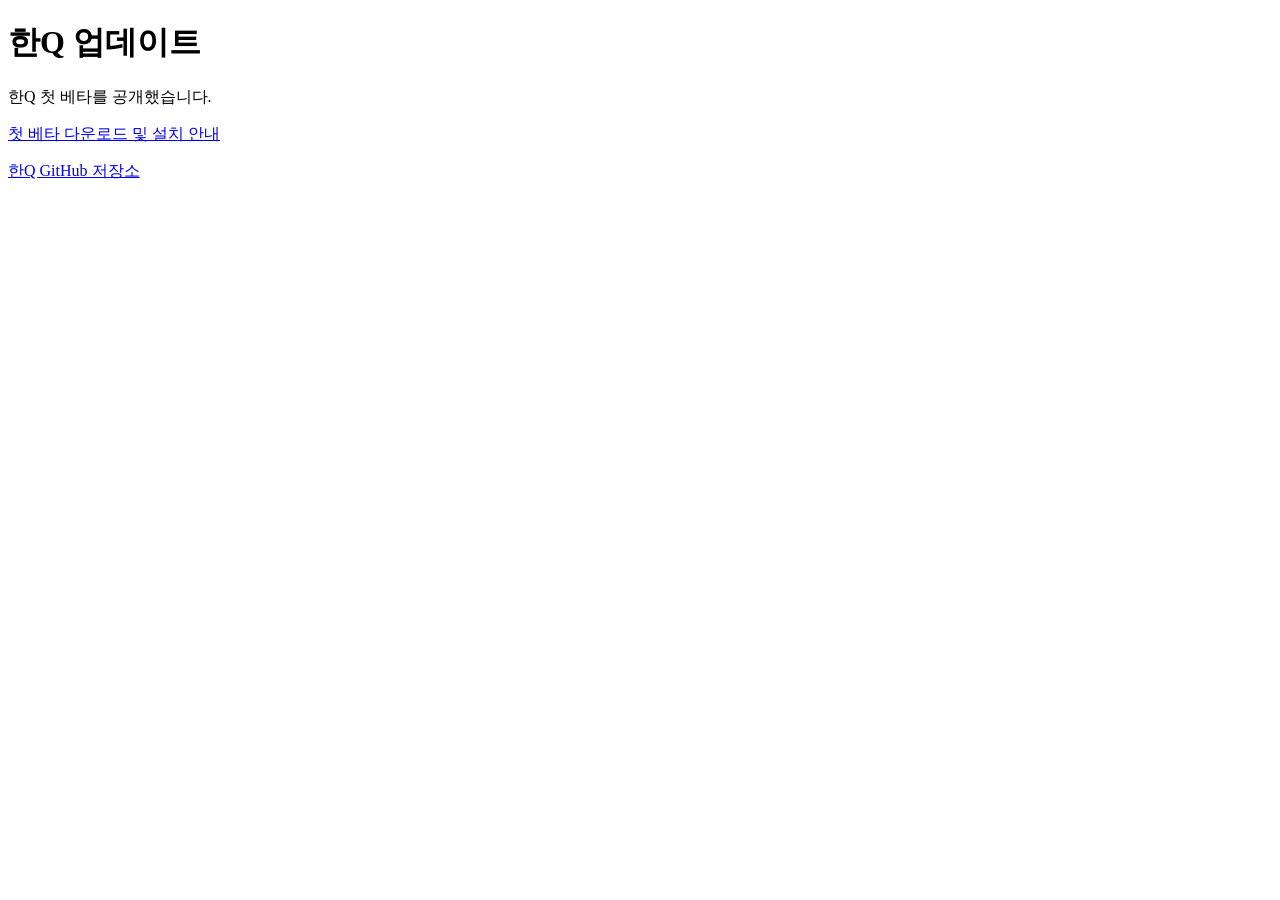
==== index.html @ 837f69ed "release: publish beta 0.1.0-beta.1 update feed" ====
<!doctype html><html lang="ko"><meta charset="utf-8"><meta name="viewport" content="width=device-width"><title>한Q 업데이트</title><h1>한Q 업데이트</h1><p>한Q 첫 베타를 공개했습니다.</p><p><a href="https://github.com/jungti1234/hanq/releases/tag/v0.1.0-beta.1">첫 베타 다운로드 및 설치 안내</a></p><p><a href="https://github.com/jungti1234/hanq">한Q GitHub 저장소</a></p></html>
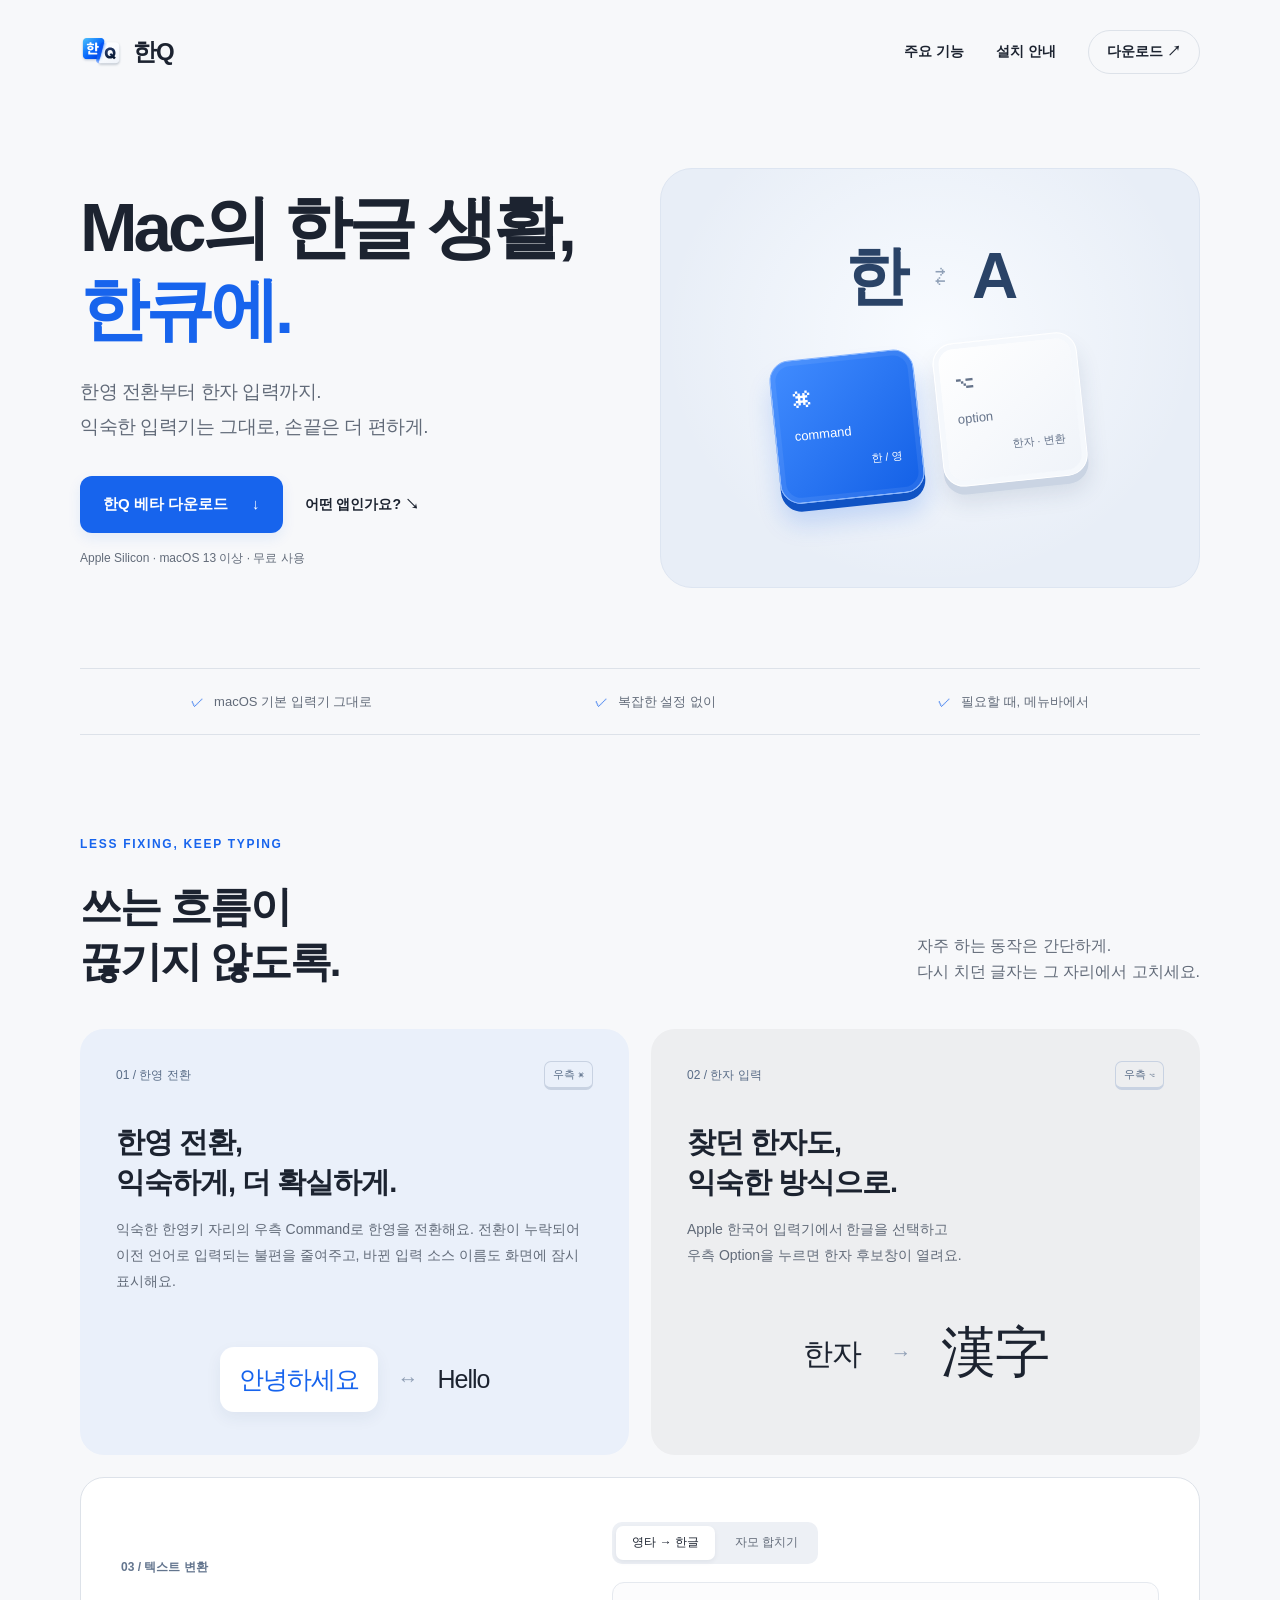
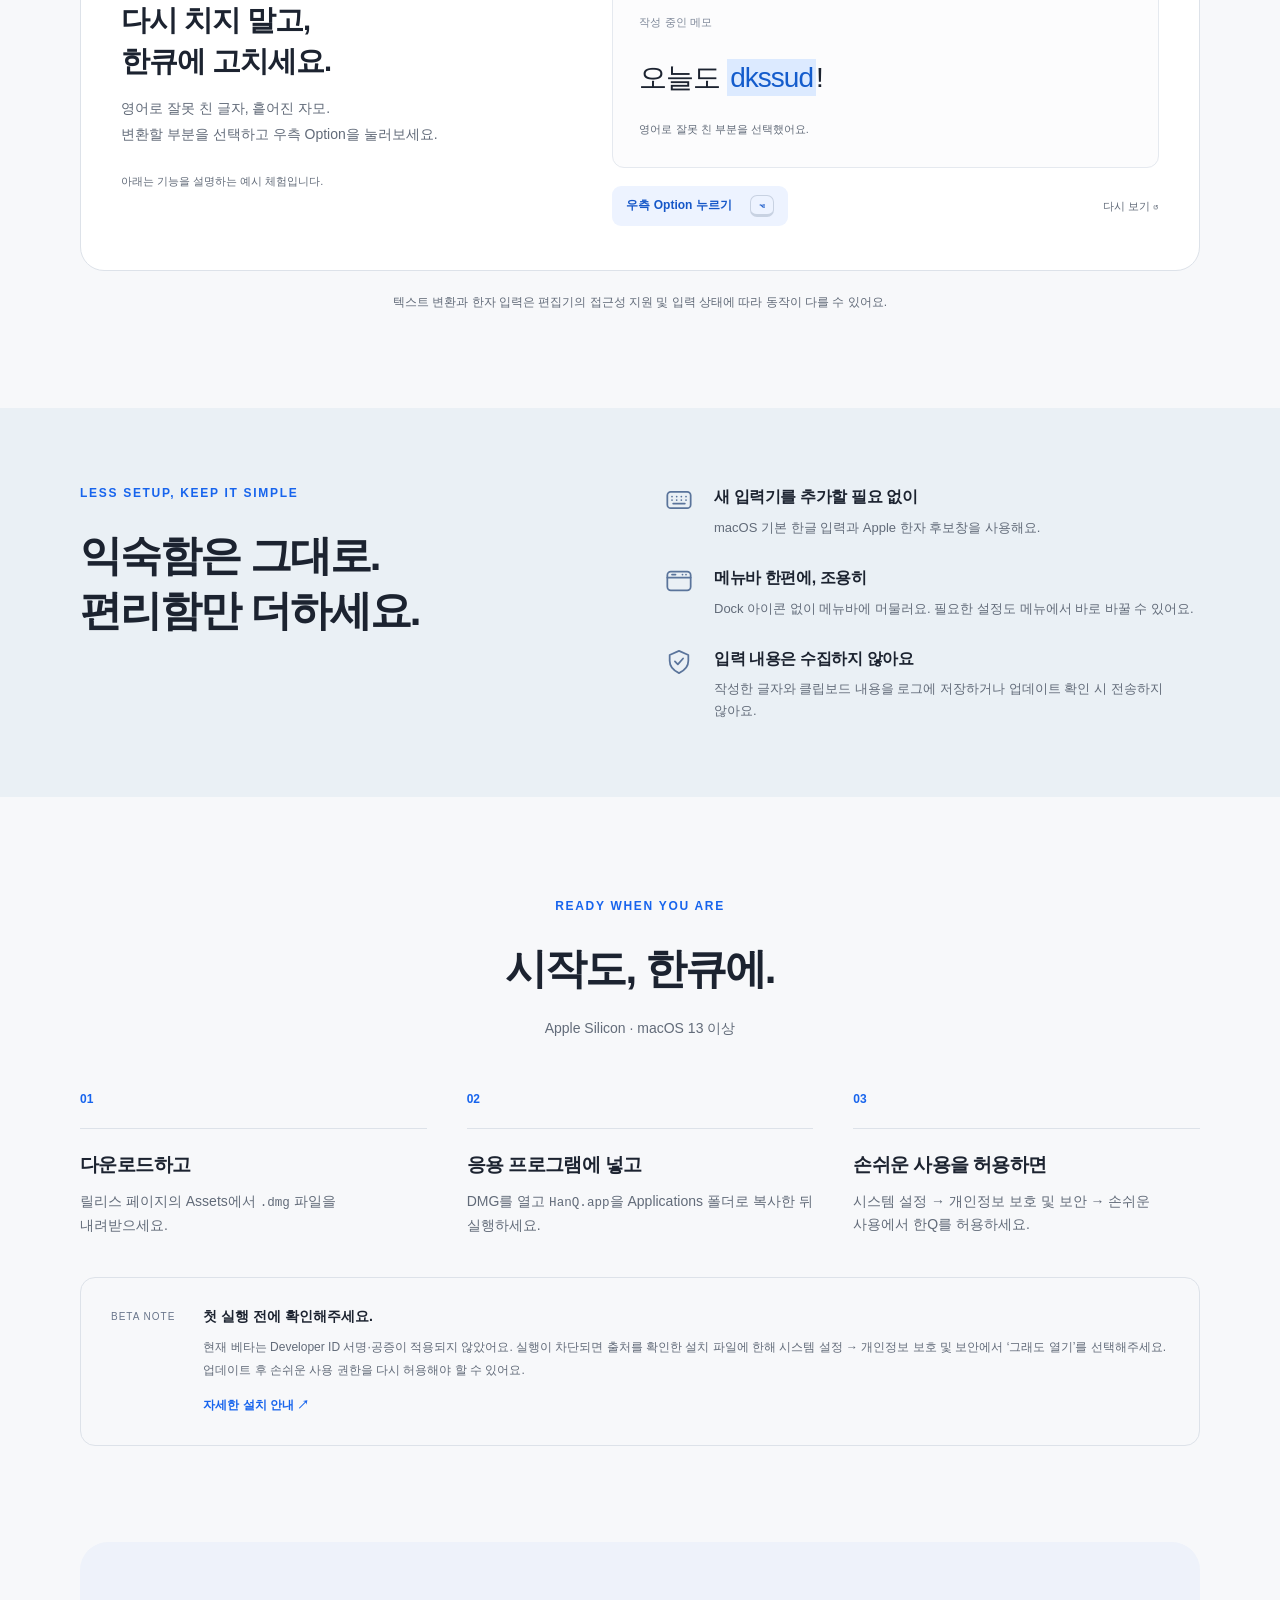
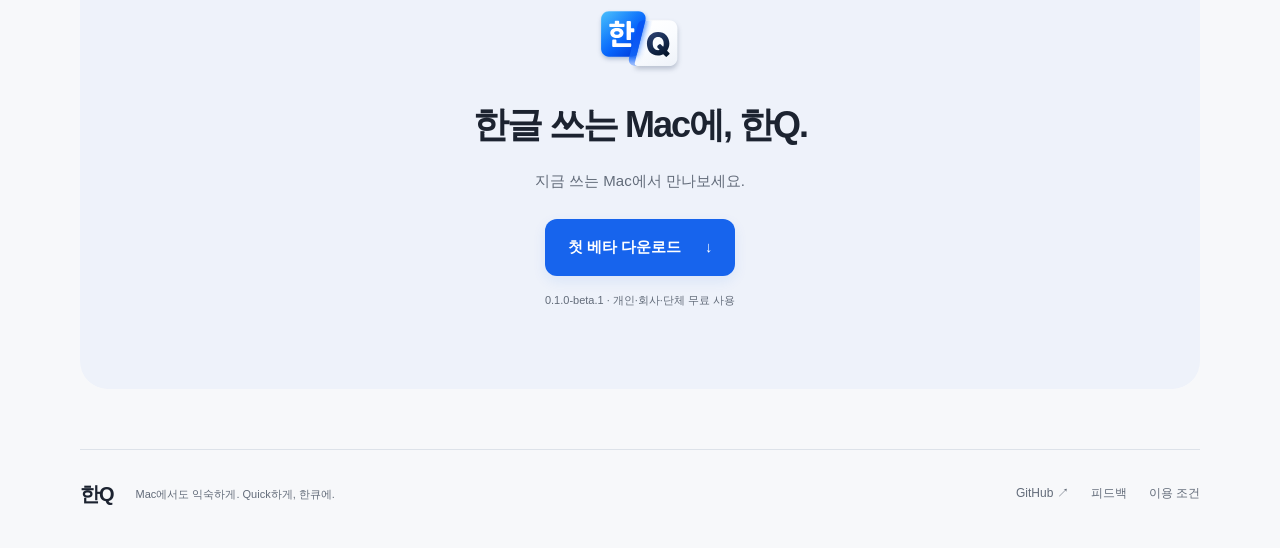
==== commit c124c3f3: "feat: publish HanQ product website and live license page" ====
--- a/index.html
+++ b/index.html
@@ -1 +1,54 @@
-<!doctype html><html lang="ko"><meta charset="utf-8"><meta name="viewport" content="width=device-width"><title>한Q 업데이트</title><h1>한Q 업데이트</h1><p>한Q 첫 베타를 공개했습니다.</p><p><a href="https://github.com/jungti1234/hanq/releases/tag/v0.1.0-beta.1">첫 베타 다운로드 및 설치 안내</a></p><p><a href="https://github.com/jungti1234/hanq">한Q GitHub 저장소</a></p></html>
+<!doctype html>
+<html lang="ko">
+<head>
+  <meta charset="utf-8">
+  <meta name="viewport" content="width=device-width, initial-scale=1">
+  <meta name="description" content="맥의 한영 전환부터 한자 입력, 잘못 친 영타와 분리된 자모 정리까지. macOS 메뉴바 앱 한Q로 간편하게.">
+  <meta name="theme-color" content="#f7f8fa">
+  <meta property="og:title" content="한Q — Mac의 한글 생활, 한큐에.">
+  <meta property="og:description" content="우측 Command로 한영 전환. 우측 Option으로 한자와 텍스트 변환. 익숙한 macOS 입력기는 그대로.">
+  <meta property="og:type" content="website">
+  <title>한Q — Mac의 한글 생활, 한큐에.</title>
+  <link rel="icon" href="assets/hanq-logo.svg" type="image/svg+xml">
+  <link rel="stylesheet" href="styles.css?v=5f82dc9045">
+  <link rel="stylesheet" href="header.css">
+  <script src="site.js" defer></script>
+</head>
+<body>
+<a class="skip" href="#main">본문으로 이동</a>
+<header class="header wrap site-header">
+  <a class="brand" href="#" aria-label="한Q 처음으로"><img src="assets/hanq-logo.svg" width="43" height="33" alt=""><span>한Q</span></a>
+  <nav aria-label="주 메뉴"><a href="#features">주요 기능</a><a href="#install">설치 안내</a><a class="nav-download" href="https://github.com/jungti1234/hanq/releases/tag/v0.1.0-beta.1">다운로드 <span aria-hidden="true">↗</span></a></nav>
+</header>
+<main id="main">
+  <section class="hero wrap">
+    <div class="hero-copy">
+      <h1>Mac의 한글 생활,<br><span>한큐에.</span></h1>
+      <p class="lead">한영 전환부터 한자 입력까지.<br>익숙한 입력기는 그대로, 손끝은 더 편하게.</p>
+      <div class="actions"><a class="button primary" href="https://github.com/jungti1234/hanq/releases/tag/v0.1.0-beta.1">한Q 베타 다운로드 <span aria-hidden="true">↓</span></a><a class="text-link" href="#features">어떤 앱인가요? <span aria-hidden="true">↘</span></a></div>
+      <p class="requirements">Apple Silicon · macOS 13 이상 · 무료 사용</p>
+    </div>
+    <div class="hero-art" aria-label="우측 Command로 한영 전환, 우측 Option으로 한자와 텍스트 변환">
+      <div class="language"><span>한</span><span class="swap" aria-hidden="true">⇄</span><span>A</span></div>
+      <div class="keys"><div class="key command"><span class="symbol">⌘</span><span>command</span><small>한 / 영</small></div><div class="key option"><span class="symbol">⌥</span><span>option</span><small>한자 · 변환</small></div></div>
+    </div>
+  </section>
+  <div class="principles wrap"><span>macOS 기본 입력기 그대로</span><span>복잡한 설정 없이</span><span>필요할 때, 메뉴바에서</span></div>
+  <section class="features wrap section" id="features">
+    <div class="section-heading"><p class="eyebrow">LESS FIXING, KEEP TYPING</p><h2>쓰는 흐름이<br>끊기지 않도록.</h2><p>자주 하는 동작은 간단하게.<br>다시 치던 글자는 그 자리에서 고치세요.</p></div>
+    <div class="feature-grid">
+      <article class="feature switching"><div class="feature-label"><span>01 / 한영 전환</span><kbd>우측 ⌘</kbd></div><h3>한영 전환,<br>익숙하게, 더 확실하게.</h3><p>익숙한 한영키 자리의 우측 Command로 한영을 전환해요. 전환이 누락되어 이전 언어로 입력되는 불편을 줄여주고, 바뀐 입력 소스 이름도 화면에 잠시 표시해요.</p><div class="switch-demo" aria-hidden="true"><span>안녕하세요</span><span>↔</span><span>Hello</span></div></article>
+      <article class="feature hanja"><div class="feature-label"><span>02 / 한자 입력</span><kbd>우측 ⌥</kbd></div><h3>찾던 한자도,<br>익숙한 방식으로.</h3><p>Apple 한국어 입력기에서 한글을 선택하고<br>우측 Option을 누르면 한자 후보창이 열려요.</p><div class="hanja-demo" aria-hidden="true"><span>한자</span><span>→</span><strong>漢字</strong></div></article>
+    </div>
+    <article class="playground"><div class="playground-copy"><p class="eyebrow">03 / 텍스트 변환</p><h3>다시 치지 말고,<br>한큐에 고치세요.</h3><p>영어로 잘못 친 글자, 흩어진 자모.<br>변환할 부분을 선택하고 우측 Option을 눌러보세요.</p><p class="fine">아래는 기능을 설명하는 예시 체험입니다.</p></div><div class="demo"><div class="demo-tabs" role="group" aria-label="변환 예시 선택"><button type="button" data-mode="english" aria-pressed="true">영타 → 한글</button><button type="button" data-mode="jamo" aria-pressed="false">자모 합치기</button></div><div class="demo-paper"><span class="paper-label">작성 중인 메모</span><p id="demo-text" aria-live="polite">오늘도 <mark>dkssud</mark>!</p><span id="demo-caption">영어로 잘못 친 부분을 선택했어요.</span></div><div class="demo-controls"><button class="demo-trigger" id="convert" type="button">우측 Option 누르기 <kbd>⌥</kbd></button><button class="reset" id="reset" type="button">다시 보기 ↺</button></div></div></article>
+    <p class="feature-note">텍스트 변환과 한자 입력은 편집기의 접근성 지원 및 입력 상태에 따라 동작이 다를 수 있어요.</p>
+  </section>
+  <section class="quiet-section"><div class="wrap quiet-inner"><div><p class="eyebrow">LESS SETUP, KEEP IT SIMPLE</p><h2>익숙함은 그대로.<br>편리함만 더하세요.</h2></div><div class="quiet-items"><div><span class="feature-icon"><svg viewBox="0 0 24 24" width="28" height="28" fill="none" stroke="currentColor" stroke-width="1.5" stroke-linecap="round" stroke-linejoin="round" aria-hidden="true" focusable="false"><rect x="2" y="5" width="20" height="14" rx="3"/><path d="M6 9h.01M10 9h.01M14 9h.01M18 9h.01M6 12h.01M10 12h.01M14 12h.01M18 12h.01M7 15h10"/></svg></span><div><h3>새 입력기를 추가할 필요 없이</h3><p>macOS 기본 한글 입력과 Apple 한자 후보창을 사용해요.</p></div></div><div><span class="feature-icon"><svg viewBox="0 0 24 24" width="28" height="28" fill="none" stroke="currentColor" stroke-width="1.5" stroke-linecap="round" stroke-linejoin="round" aria-hidden="true" focusable="false"><rect x="2" y="4" width="20" height="16" rx="3"/><path d="M2 9h20M15 6.5h.01M18 6.5h.01"/><path d="M6 6.5h3"/></svg></span><div><h3>메뉴바 한편에, 조용히</h3><p>Dock 아이콘 없이 메뉴바에 머물러요. 필요한 설정도 메뉴에서 바로 바꿀 수 있어요.</p></div></div><div><span class="feature-icon"><svg viewBox="0 0 24 24" width="28" height="28" fill="none" stroke="currentColor" stroke-width="1.5" stroke-linecap="round" stroke-linejoin="round" aria-hidden="true" focusable="false"><path d="M12 2.5 20 6v5c0 5-3.5 8.5-8 10.5C7.5 19.5 4 16 4 11V6l8-3.5Z"/><path d="m8.5 11.5 2.5 2.5 4.5-5"/></svg></span><div><h3>입력 내용은 수집하지 않아요</h3><p>작성한 글자와 클립보드 내용을 로그에 저장하거나 업데이트 확인 시 전송하지 않아요.</p></div></div></div></div></section>
+  <section class="install wrap section" id="install"><div class="install-heading"><p class="eyebrow">READY WHEN YOU ARE</p><h2>시작도, 한큐에.</h2><p>Apple Silicon · macOS 13 이상</p></div><ol class="steps"><li><span class="step-number">01</span><h3>다운로드하고</h3><p>릴리스 페이지의 Assets에서 <code>.dmg</code> 파일을 내려받으세요.</p></li><li><span class="step-number">02</span><h3>응용 프로그램에 넣고</h3><p>DMG를 열고 <code>HanQ.app</code>을 Applications 폴더로 복사한 뒤 실행하세요.</p></li><li><span class="step-number">03</span><h3>손쉬운 사용을 허용하면</h3><p>시스템 설정 → 개인정보 보호 및 보안 → 손쉬운 사용에서 한Q를 허용하세요.</p></li></ol>
+    <aside class="beta-note"><span class="beta-label">BETA NOTE</span><div><h3>첫 실행 전에 확인해주세요.</h3><p>현재 베타는 Developer ID 서명·공증이 적용되지 않았어요. 실행이 차단되면 출처를 확인한 설치 파일에 한해 시스템 설정 → 개인정보 보호 및 보안에서 ‘그래도 열기’를 선택해주세요. 업데이트 후 손쉬운 사용 권한을 다시 허용해야 할 수 있어요.</p><a href="https://github.com/jungti1234/hanq#시작하기">자세한 설치 안내 <span aria-hidden="true">↗</span></a></div></aside>
+  </section>
+  <section class="closing wrap"><img src="assets/hanq-logo.svg" alt="" width="90" height="69"><h2>한글 쓰는 Mac에, 한Q.</h2><p>지금 쓰는 Mac에서 만나보세요.</p><a class="button primary" href="https://github.com/jungti1234/hanq/releases/tag/v0.1.0-beta.1">첫 베타 다운로드 <span aria-hidden="true">↓</span></a><span class="release-label">0.1.0-beta.1 · 개인·회사·단체 무료 사용</span></section>
+</main>
+<footer class="footer wrap"><a class="brand" href="#">한Q <span>Mac에서도 익숙하게. Quick하게, 한큐에.</span></a><div><a href="https://github.com/jungti1234/hanq">GitHub ↗</a><a href="https://docs.google.com/forms/d/e/1FAIpQLSd3EFa87qLHv1aYG0STEYZSD_RAjnAQAhTeQgSe3d-IEiNYyA/viewform" target="_blank" rel="noopener noreferrer" aria-label="피드백 (새 탭에서 열기)">피드백</a><a href="terms.html">이용 조건</a></div></footer>
+</body>
+</html>
--- a/styles.css
+++ b/styles.css
@@ -0,0 +1,6 @@
+:root{--bg:#f7f8fa;--ink:#1c2330;--muted:#626b79;--blue:#1764ed;--line:#dde2e9;--radius:24px}*{box-sizing:border-box}html{scroll-behavior:smooth;scroll-padding-top:30px}body{margin:0;background:var(--bg);color:var(--ink);font-family:-apple-system,BlinkMacSystemFont,"Apple SD Gothic Neo","Noto Sans KR",sans-serif;word-break:keep-all;line-height:1.65;-webkit-font-smoothing:antialiased}a{color:inherit;text-decoration:none}button{font:inherit;cursor:pointer}a,button{-webkit-tap-highlight-color:transparent}a:focus-visible,button:focus-visible{outline:3px solid var(--blue);outline-offset:5px}button:disabled{cursor:default}.wrap{width:min(1120px,calc(100% - 64px));margin:auto}.header{height:104px;display:flex;align-items:center;justify-content:space-between}.brand{display:flex;align-items:center;gap:10px;font-size:24px;font-weight:800;letter-spacing:-1px}.brand img{object-fit:contain}.header nav{display:flex;gap:32px;align-items:center;font-size:14px;font-weight:600}.header nav a:hover,.text-link:hover{color:var(--blue)}.nav-download{border:1px solid var(--line);border-radius:99px;padding:9px 18px}.hero{display:grid;grid-template-columns:1fr 1fr;gap:40px;align-items:center;padding-top:64px;padding-bottom:80px}.eyebrow{font-size:12px;font-weight:650;letter-spacing:1.7px;display:flex;align-items:center;gap:9px;margin:0 0 25px}.hero .eyebrow{letter-spacing:.2px;color:#48596e}.dot{width:7px;height:7px;border-radius:50%;background:var(--blue)}h1,h2,h3,p{margin-top:0}h1{font-size:clamp(48px,5.4vw,72px);line-height:1.18;letter-spacing:-4px;margin-bottom:24px;font-weight:750}h1 span{color:var(--blue)}.lead{font-size:19px;line-height:1.85;color:var(--muted);letter-spacing:-.5px;margin-bottom:32px}.actions{display:flex;gap:22px;align-items:center}.button{display:inline-flex;align-items:center;justify-content:center;gap:24px;border-radius:12px;padding:16px 23px;font-size:15px;font-weight:650;transition:background .2s,transform .2s}.primary{background:var(--blue);color:white;box-shadow:0 5px 14px #1764ed17}.primary:hover{background:#0a50ce;transform:translateY(-2px)}.text-link{font-size:14px;font-weight:600}.requirements{font-size:12px;color:var(--muted);margin:16px 0 0}.hero-art{background:#e8eef7;border:1px solid #dde5f1;border-radius:32px;padding:24px 28px;min-height:420px;position:relative;overflow:hidden;background-image:radial-gradient(ellipse at 50% 40%,#f8fbff 0%,transparent 70%)}.art-top,.art-bottom{display:flex;align-items:center;justify-content:space-between;font-size:10px;letter-spacing:1.2px;color:#63758e}.art-top>span:last-child{font-size:21px}.language{display:flex;align-items:center;justify-content:center;gap:28px;font-weight:700;font-size:64px;line-height:1;padding:32px 0 38px;color:#2a4367;letter-spacing:-3px}.language .swap{font-size:25px;color:#8e9fb6;font-weight:400}.keys{display:flex;justify-content:center;gap:19px;padding-bottom:38px;transform:rotate(-6deg)}.key{width:145px;height:144px;background:linear-gradient(140deg,#fff,#eff3f9);border:1px solid #fff;box-shadow:0 8px 0 #cad4e3,0 16px 22px #243f6a20,inset 0 0 0 5px #f5f8fc;border-radius:21px;padding:15px 19px;display:flex;flex-direction:column;align-items:flex-start;font-size:13px;color:#65738a}.key .symbol{font-size:38px;line-height:1.2;margin-bottom:4px}.key small{align-self:flex-end;font-size:11px;margin-top:10px}.key.command{color:white;background:linear-gradient(135deg,#418cff,#1360e6);box-shadow:0 8px 0 #1053c4,0 20px 24px #1764ed35,inset 0 0 0 5px #ffffff12;border-color:#84b3ff}.art-bottom{letter-spacing:0;font-size:12px}.pill{background:#ffffff9e;border-radius:20px;padding:4px 13px;font-weight:700;color:#3c5c84}.principles{border-top:1px solid var(--line);border-bottom:1px solid var(--line);display:flex;justify-content:space-around;padding:22px 0;color:var(--muted);font-size:13px}.principles span:before{content:'✓';color:var(--blue);margin-right:10px}.section{padding-top:100px;padding-bottom:96px}.section-heading{position:relative;margin-bottom:40px}.section-heading .eyebrow,.install .eyebrow,.quiet-section .eyebrow{color:var(--blue)}h2{font-size:42px;line-height:1.3;letter-spacing:-2px;font-weight:700;margin-bottom:20px}.section-heading>p:last-child{position:absolute;right:0;bottom:0;color:var(--muted);font-size:16px;margin-bottom:4px}.feature-grid{display:grid;grid-template-columns:1fr 1fr;gap:22px}.feature{border-radius:var(--radius);padding:32px 36px 26px;overflow:hidden}.switching{background:#eaf0fa}.hanja{background:#edeef0}.feature-label{display:flex;align-items:center;justify-content:space-between;font-size:12px;color:#596c87;margin-bottom:32px}kbd{font:inherit;border:1px solid #c8d2e2;border-bottom-width:3px;border-radius:7px;padding:3px 8px;font-size:11px;white-space:nowrap}.feature h3,.playground h3{font-size:29px;line-height:1.4;letter-spacing:-1px;margin-bottom:14px}.feature p,.playground p{font-size:14px;color:var(--muted);line-height:1.85}.switch-demo,.hanja-demo{margin-top:35px;display:flex;gap:20px;align-items:center;justify-content:center;min-height:100px;font-size:25px;letter-spacing:-1px}.switch-demo span:first-child{color:var(--blue);background:#fff;padding:12px 19px;border-radius:14px;box-shadow:0 6px 16px #233d6210}.switch-demo span:nth-child(2),.hanja-demo span:nth-child(2){color:#91a0b6;font-size:21px}.hanja-demo{font-size:30px;gap:30px}.hanja-demo strong{font-family:serif;font-size:55px;font-weight:500}.playground{margin-top:22px;background:white;border:1px solid var(--line);border-radius:var(--radius);padding:44px 40px;display:grid;grid-template-columns:1fr 1.2fr;gap:36px;align-items:center}.playground .eyebrow{font-size:12px;color:#63758e;letter-spacing:0;margin-bottom:22px}.playground .fine{font-size:11px;margin:24px 0 0}.demo-tabs{display:flex;gap:4px;background:#edf0f5;border-radius:10px;padding:4px;width:fit-content;margin-bottom:18px}.demo-tabs button{border:0;background:transparent;border-radius:7px;padding:7px 16px;font-size:12px;color:#626b79}.demo-tabs button[aria-pressed=true]{background:#fff;color:var(--ink);box-shadow:0 2px 5px #14203b10}.demo-paper{padding:25px 26px;border:1px solid #e5e9ef;border-radius:12px;min-height:173px;background:#fcfcfd}.paper-label{font-size:11px;color:#7d8798}.demo-paper p{font-size:28px;color:var(--ink);margin:17px 0 12px;letter-spacing:-1px}.demo-paper mark{background:#dceaff;color:#145ccc;padding:3px}.demo-paper>span:last-child{font-size:11px;color:var(--muted)}.demo-controls{display:flex;align-items:center;justify-content:space-between;gap:10px;margin-top:18px}.demo-trigger{border:0;background:#edf3ff;color:#1557c8;border-radius:9px;padding:10px 14px;font-size:12px;font-weight:600}.demo-trigger kbd{margin-left:15px}.demo-trigger:disabled{color:#52647f;background:#f0f2f6}.reset{border:0;background:none;font-size:11px;color:var(--muted);padding:10px 0}.feature-note{font-size:12px;color:var(--muted);text-align:center;margin:22px 0 0}.quiet-section{background:#eaf0f5;padding:76px 0}.quiet-inner{display:grid;grid-template-columns:1fr 1fr;gap:50px}.quiet-items{display:flex;flex-direction:column;gap:27px}.quiet-items>div{display:flex;gap:19px}.quiet-items>div>span{color:#5a749b;font-size:25px;width:30px;flex-shrink:0}.quiet-items h3{font-size:16px;margin:0 0 6px;letter-spacing:-.4px}.quiet-items p{font-size:13px;color:var(--muted);margin:0}.install-heading{text-align:center}.install-heading .eyebrow{justify-content:center}.install-heading>p:last-child{font-size:14px;color:var(--muted)}.steps{list-style:none;display:grid;grid-template-columns:repeat(3,1fr);gap:40px;padding:0;margin:50px 0 40px}.step-number{color:var(--blue);font-size:12px;font-weight:650;display:block;border-bottom:1px solid var(--line);padding-bottom:18px;margin-bottom:20px}.steps h3{font-size:19px;letter-spacing:-.6px;margin-bottom:10px}.steps p{font-size:14px;color:var(--muted);margin:0}code{font-size:.9em}.beta-note{display:flex;gap:28px;border:1px solid var(--line);border-radius:15px;padding:27px 30px}.beta-label{font-size:10px;letter-spacing:1px;color:#69758b;white-space:nowrap;padding-top:4px}.beta-note h3{font-size:14px;margin:0 0 8px}.beta-note p{font-size:12px;color:var(--muted);line-height:1.9;margin-bottom:10px}.beta-note a{font-size:12px;color:var(--blue);font-weight:600}.closing{text-align:center;padding:65px 24px 80px;background:#eef2fa;border-radius:28px;margin-bottom:60px}.closing img{object-fit:contain;margin-bottom:18px}.closing h2{font-size:36px}.closing p{color:var(--muted);font-size:15px;margin-bottom:25px}.release-label{display:block;color:var(--muted);font-size:11px;margin-top:15px}.footer{border-top:1px solid var(--line);display:flex;justify-content:space-between;align-items:center;padding:28px 0 38px}.footer .brand{font-size:20px}.footer .brand span{font-size:11px;font-weight:400;color:var(--muted);letter-spacing:0;margin-left:12px}.footer>div{display:flex;gap:22px;font-size:12px;color:var(--muted)}.skip{position:absolute;left:20px;top:-100px;background:#fff;padding:12px;z-index:10}.skip:focus{top:15px}@media(max-width:900px){.hero{gap:26px}.hero-art{padding:22px;min-height:380px}.key{width:120px;height:134px}.actions{align-items:flex-start;flex-direction:column;gap:15px}.hero h1{font-size:54px}.feature{padding:27px}.switch-demo{font-size:20px;gap:12px}.playground{padding:32px;gap:25px}.demo-paper p{font-size:24px}}@media(max-width:650px){.wrap{width:calc(100% - 40px)}.header{height:82px}.header nav{gap:16px;font-size:12px}.header nav>a:first-child{display:none}.nav-download{padding:7px 12px}.brand{font-size:22px}.brand img{width:35px}.hero{grid-template-columns:1fr;padding-top:34px;padding-bottom:36px;gap:38px}.hero h1{font-size:54px;letter-spacing:-3px}.lead{font-size:17px;margin-bottom:26px}.eyebrow{font-size:10px}.actions{flex-direction:row;align-items:center;gap:18px}.button{padding:14px 17px;font-size:13px;gap:20px}.text-link{font-size:12px}.hero-art{min-height:355px;border-radius:24px;padding:20px 24px}.language{font-size:54px;padding:25px 0 30px}.keys{padding-bottom:32px}.key{width:128px;height:128px}.key .symbol{font-size:33px}.art-top{font-size:8px}.principles{flex-wrap:wrap;gap:10px 18px;justify-content:flex-start;padding:20px 0;font-size:11px}.principles span:before{margin-right:6px}.section{padding-top:64px;padding-bottom:60px}h2{font-size:34px}.section-heading>p:last-child{position:static;font-size:14px}.section-heading{margin-bottom:28px}.feature-grid,.playground,.quiet-inner{grid-template-columns:1fr}.feature-grid{gap:16px}.feature h3,.playground h3{font-size:27px}.feature{padding:26px}.feature-label{margin-bottom:22px}.switch-demo{font-size:24px;margin-top:22px}.hanja-demo{margin-top:15px}.playground{margin-top:16px;padding:26px 22px;gap:28px}.playground .fine{margin-top:14px}.demo-paper{padding:20px}.demo-paper p{font-size:26px}.demo-controls{gap:8px}.demo-trigger{padding:10px;font-size:11px}.feature-note{font-size:11px;text-align:left}.quiet-section{padding:54px 0}.quiet-inner{gap:23px}.quiet-items{gap:25px}.steps{grid-template-columns:1fr;gap:26px;margin-top:32px}.step-number{padding-bottom:10px;margin-bottom:13px}.steps h3{font-size:19px}.steps p{font-size:13px}.beta-note{padding:23px;gap:13px;flex-direction:column}.closing{padding:45px 20px;margin-bottom:36px}.closing h2{font-size:28px;letter-spacing:-1.5px}.closing p{font-size:13px}.footer{align-items:flex-start;gap:24px;flex-direction:column}.footer .brand span{margin-left:5px}.footer>div{gap:25px}}@media(prefers-reduced-motion:reduce){html{scroll-behavior:auto}*,*:before,*:after{transition:none!important}}
+
+.feature-icon{display:flex;align-items:flex-start;padding-top:2px}.feature-icon svg{display:block;flex-shrink:0}
+
+/* Keep the keyboard illustration and its caption as the focal point. */
+.hero-art{display:flex;flex-direction:column;justify-content:center}.hero-art .language{padding-top:16px}.hero-art .art-bottom{justify-content:center}
--- a/header.css
+++ b/header.css
@@ -0,0 +1,36 @@
+/* Shared header geometry keeps the brand anchored across pages. */
+header.site-header {
+  width: min(1120px, calc(100% - 64px));
+  height: 104px;
+  margin: 0 auto;
+  padding: 0;
+  display: flex;
+  align-items: center;
+  justify-content: space-between;
+  gap: 20px;
+  font-family: -apple-system, BlinkMacSystemFont, "Apple SD Gothic Neo", "Noto Sans KR", sans-serif;
+  line-height: 1.65;
+}
+.site-header .brand {
+  display: flex;
+  align-items: center;
+  flex-shrink: 0;
+  gap: 10px;
+  color: #1c2330;
+  font-size: 24px;
+  font-weight: 800;
+  letter-spacing: -1px;
+  line-height: 1.65;
+  text-decoration: none;
+}
+.site-header .brand img {
+  display: block;
+  width: 43px;
+  height: 33px;
+  object-fit: contain;
+}
+@media (max-width: 650px) {
+  header.site-header { width: calc(100% - 40px); height: 82px; }
+  .site-header .brand { font-size: 22px; }
+  .site-header .brand img { width: 35px; height: 33px; }
+}
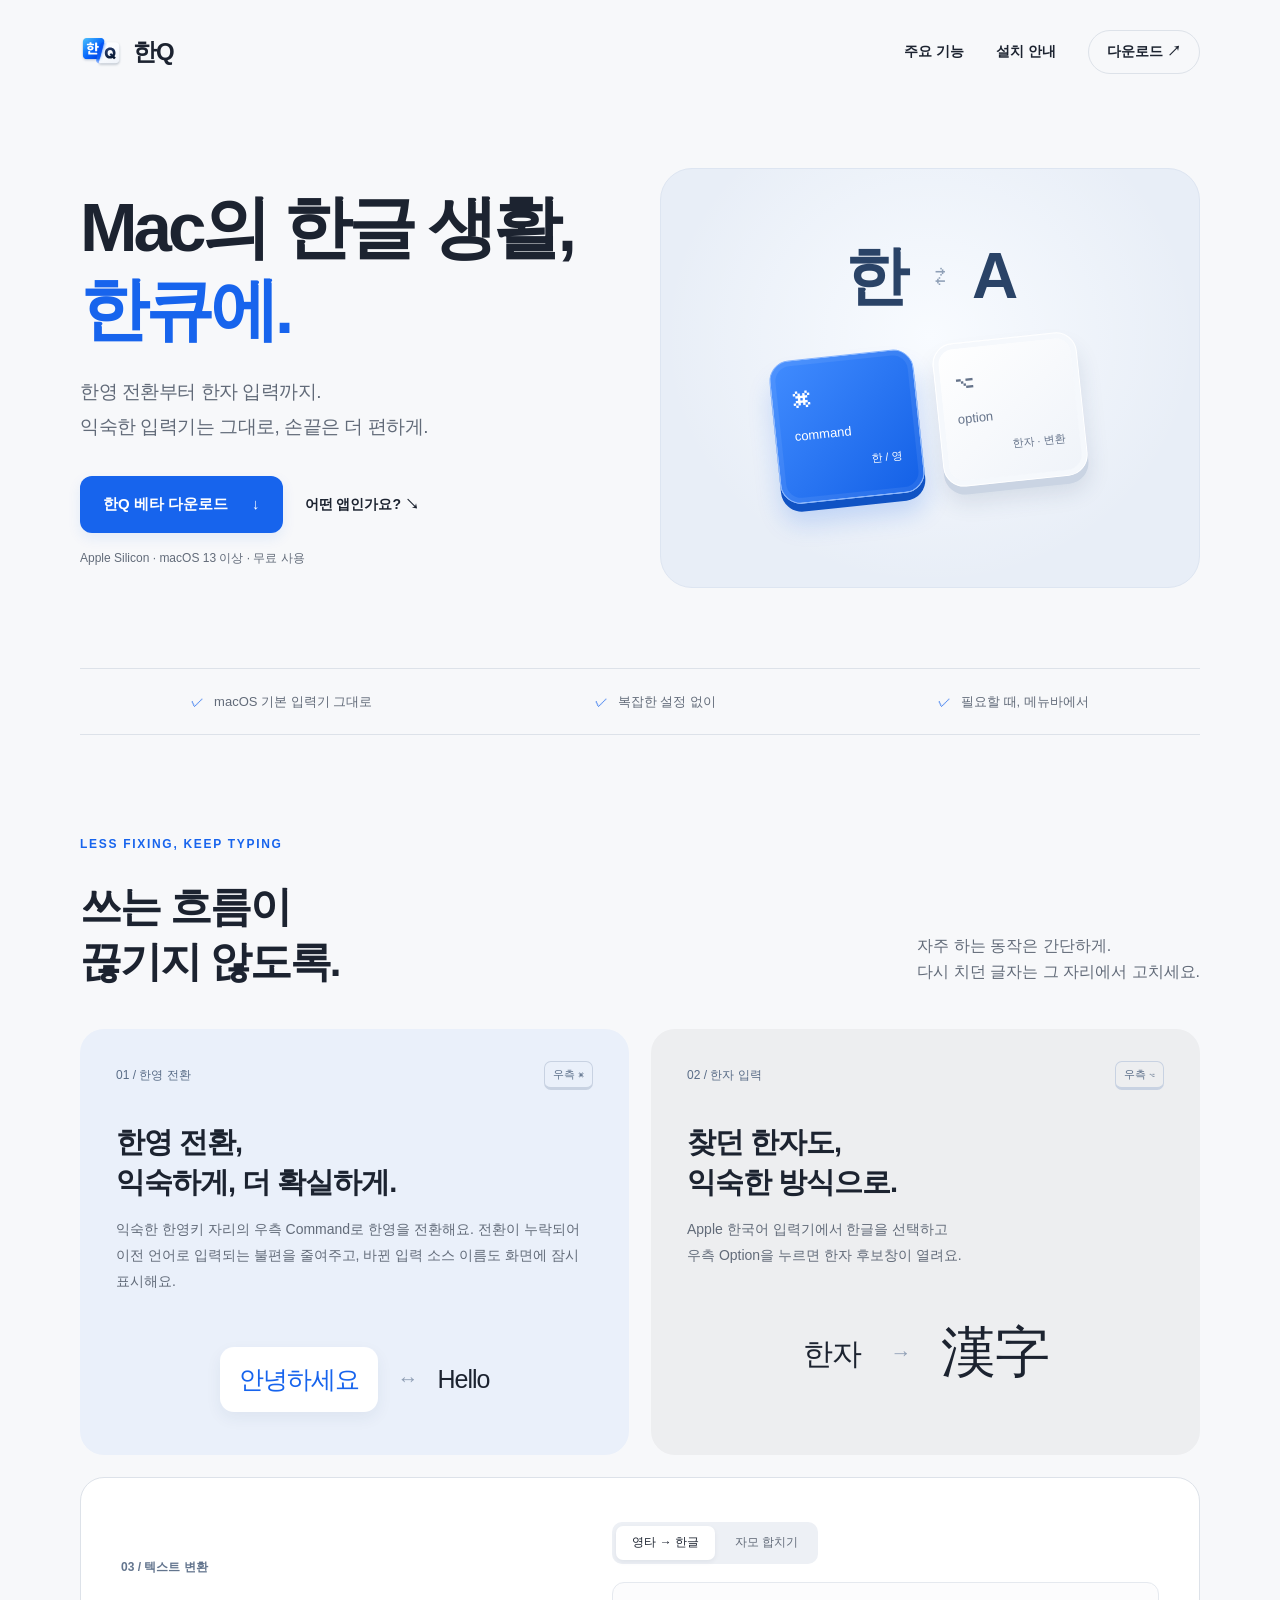
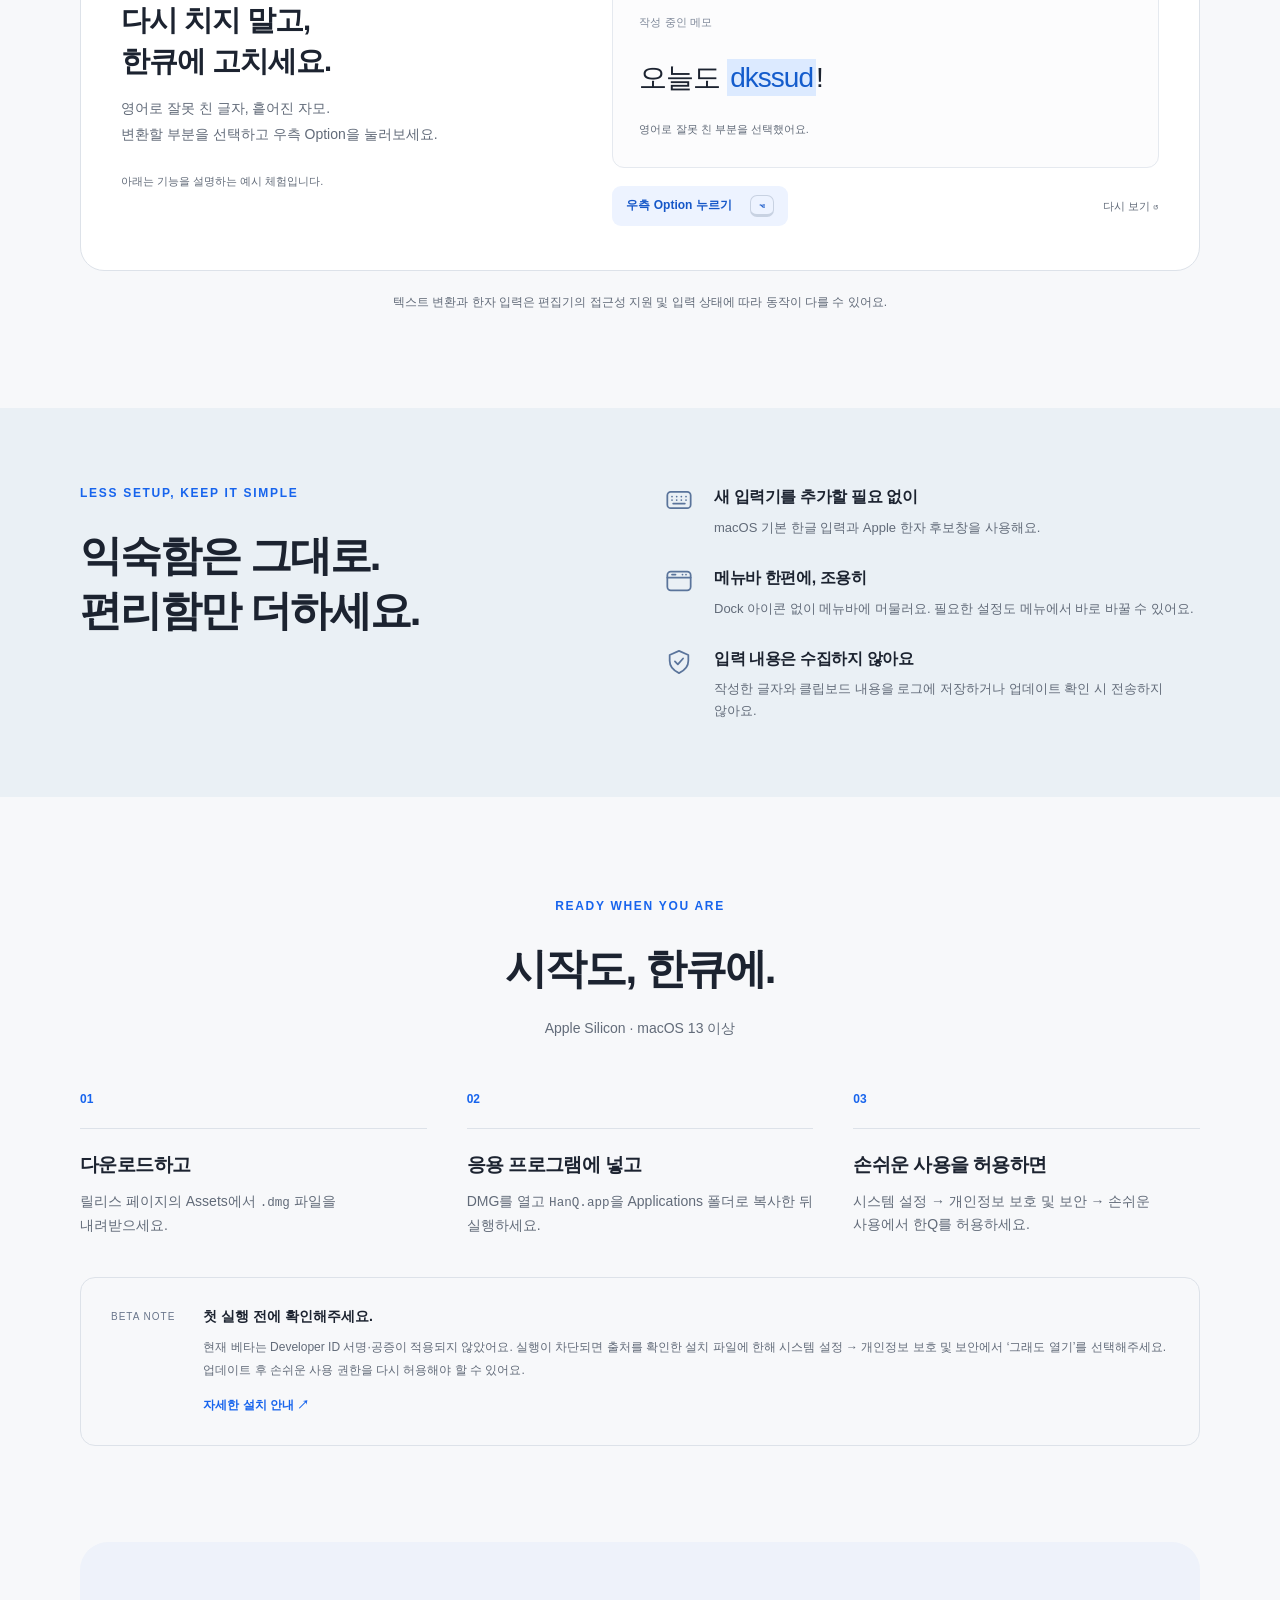
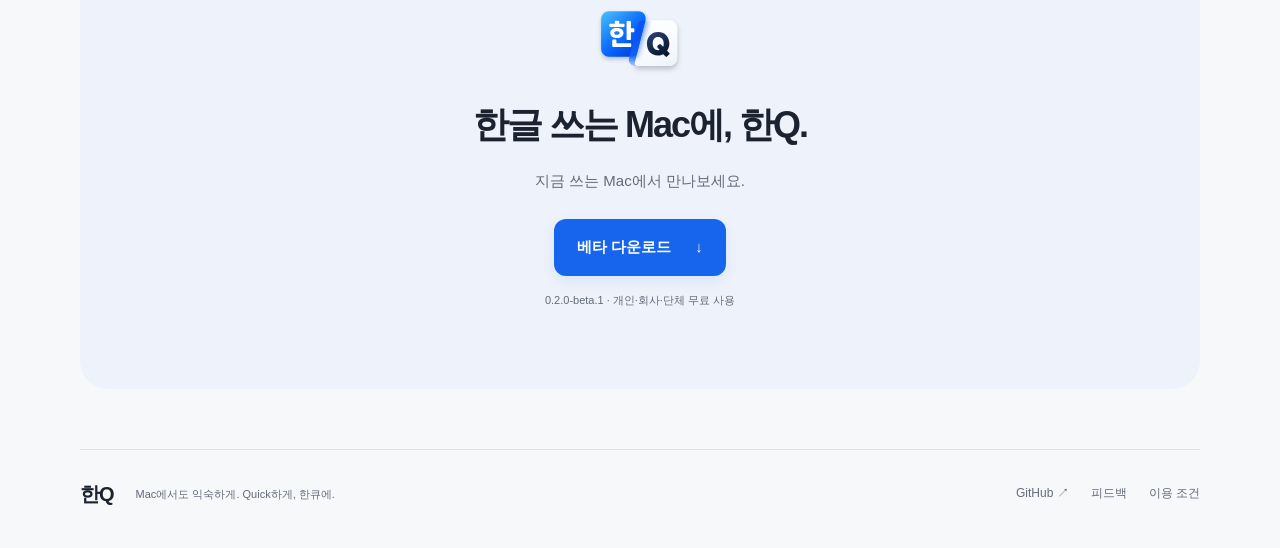
==== commit a492ae7c: "release: publish 0.2.0 beta update feed and release notes" ====
--- a/index.html
+++ b/index.html
@@ -6,8 +6,21 @@
   <meta name="description" content="맥의 한영 전환부터 한자 입력, 잘못 친 영타와 분리된 자모 정리까지. macOS 메뉴바 앱 한Q로 간편하게.">
   <meta name="theme-color" content="#f7f8fa">
   <meta property="og:title" content="한Q — Mac의 한글 생활, 한큐에.">
-  <meta property="og:description" content="우측 Command로 한영 전환. 우측 Option으로 한자와 텍스트 변환. 익숙한 macOS 입력기는 그대로.">
+  <meta property="og:description" content="한영 전환부터 한자 입력까지. 익숙한 입력기는 그대로, 더 편하게.">
   <meta property="og:type" content="website">
+  <meta property="og:site_name" content="한Q">
+  <meta property="og:locale" content="ko_KR">
+  <meta property="og:url" content="https://jungti1234.github.io/hanq/">
+  <meta property="og:image" content="https://jungti1234.github.io/hanq/assets/hanq-social-v1.png">
+  <meta property="og:image:type" content="image/png">
+  <meta property="og:image:width" content="1200">
+  <meta property="og:image:height" content="630">
+  <meta property="og:image:alt" content="한Q — Mac의 한글 생활, 한큐에. 한영 전환부터 한자 입력까지.">
+  <meta name="twitter:card" content="summary_large_image">
+  <meta name="twitter:title" content="한Q — Mac의 한글 생활, 한큐에.">
+  <meta name="twitter:description" content="한영 전환부터 한자 입력까지. 익숙한 입력기는 그대로, 더 편하게.">
+  <meta name="twitter:image" content="https://jungti1234.github.io/hanq/assets/hanq-social-v1.png">
+  <link rel="canonical" href="https://jungti1234.github.io/hanq/">
   <title>한Q — Mac의 한글 생활, 한큐에.</title>
   <link rel="icon" href="assets/hanq-logo.svg" type="image/svg+xml">
   <link rel="stylesheet" href="styles.css?v=5f82dc9045">
@@ -18,14 +31,14 @@
 <a class="skip" href="#main">본문으로 이동</a>
 <header class="header wrap site-header">
   <a class="brand" href="#" aria-label="한Q 처음으로"><img src="assets/hanq-logo.svg" width="43" height="33" alt=""><span>한Q</span></a>
-  <nav aria-label="주 메뉴"><a href="#features">주요 기능</a><a href="#install">설치 안내</a><a class="nav-download" href="https://github.com/jungti1234/hanq/releases/tag/v0.1.0-beta.1">다운로드 <span aria-hidden="true">↗</span></a></nav>
+  <nav aria-label="주 메뉴"><a href="#features">주요 기능</a><a href="#install">설치 안내</a><a class="nav-download" href="https://github.com/jungti1234/hanq/releases/tag/v0.2.0-beta.1">다운로드 <span aria-hidden="true">↗</span></a></nav>
 </header>
 <main id="main">
   <section class="hero wrap">
     <div class="hero-copy">
       <h1>Mac의 한글 생활,<br><span>한큐에.</span></h1>
       <p class="lead">한영 전환부터 한자 입력까지.<br>익숙한 입력기는 그대로, 손끝은 더 편하게.</p>
-      <div class="actions"><a class="button primary" href="https://github.com/jungti1234/hanq/releases/tag/v0.1.0-beta.1">한Q 베타 다운로드 <span aria-hidden="true">↓</span></a><a class="text-link" href="#features">어떤 앱인가요? <span aria-hidden="true">↘</span></a></div>
+      <div class="actions"><a class="button primary" href="https://github.com/jungti1234/hanq/releases/tag/v0.2.0-beta.1">한Q 베타 다운로드 <span aria-hidden="true">↓</span></a><a class="text-link" href="#features">어떤 앱인가요? <span aria-hidden="true">↘</span></a></div>
       <p class="requirements">Apple Silicon · macOS 13 이상 · 무료 사용</p>
     </div>
     <div class="hero-art" aria-label="우측 Command로 한영 전환, 우측 Option으로 한자와 텍스트 변환">
@@ -47,7 +60,7 @@
   <section class="install wrap section" id="install"><div class="install-heading"><p class="eyebrow">READY WHEN YOU ARE</p><h2>시작도, 한큐에.</h2><p>Apple Silicon · macOS 13 이상</p></div><ol class="steps"><li><span class="step-number">01</span><h3>다운로드하고</h3><p>릴리스 페이지의 Assets에서 <code>.dmg</code> 파일을 내려받으세요.</p></li><li><span class="step-number">02</span><h3>응용 프로그램에 넣고</h3><p>DMG를 열고 <code>HanQ.app</code>을 Applications 폴더로 복사한 뒤 실행하세요.</p></li><li><span class="step-number">03</span><h3>손쉬운 사용을 허용하면</h3><p>시스템 설정 → 개인정보 보호 및 보안 → 손쉬운 사용에서 한Q를 허용하세요.</p></li></ol>
     <aside class="beta-note"><span class="beta-label">BETA NOTE</span><div><h3>첫 실행 전에 확인해주세요.</h3><p>현재 베타는 Developer ID 서명·공증이 적용되지 않았어요. 실행이 차단되면 출처를 확인한 설치 파일에 한해 시스템 설정 → 개인정보 보호 및 보안에서 ‘그래도 열기’를 선택해주세요. 업데이트 후 손쉬운 사용 권한을 다시 허용해야 할 수 있어요.</p><a href="https://github.com/jungti1234/hanq#시작하기">자세한 설치 안내 <span aria-hidden="true">↗</span></a></div></aside>
   </section>
-  <section class="closing wrap"><img src="assets/hanq-logo.svg" alt="" width="90" height="69"><h2>한글 쓰는 Mac에, 한Q.</h2><p>지금 쓰는 Mac에서 만나보세요.</p><a class="button primary" href="https://github.com/jungti1234/hanq/releases/tag/v0.1.0-beta.1">첫 베타 다운로드 <span aria-hidden="true">↓</span></a><span class="release-label">0.1.0-beta.1 · 개인·회사·단체 무료 사용</span></section>
+  <section class="closing wrap"><img src="assets/hanq-logo.svg" alt="" width="90" height="69"><h2>한글 쓰는 Mac에, 한Q.</h2><p>지금 쓰는 Mac에서 만나보세요.</p><a class="button primary" href="https://github.com/jungti1234/hanq/releases/tag/v0.2.0-beta.1">베타 다운로드 <span aria-hidden="true">↓</span></a><span class="release-label">0.2.0-beta.1 · 개인·회사·단체 무료 사용</span></section>
 </main>
 <footer class="footer wrap"><a class="brand" href="#">한Q <span>Mac에서도 익숙하게. Quick하게, 한큐에.</span></a><div><a href="https://github.com/jungti1234/hanq">GitHub ↗</a><a href="https://docs.google.com/forms/d/e/1FAIpQLSd3EFa87qLHv1aYG0STEYZSD_RAjnAQAhTeQgSe3d-IEiNYyA/viewform" target="_blank" rel="noopener noreferrer" aria-label="피드백 (새 탭에서 열기)">피드백</a><a href="terms.html">이용 조건</a></div></footer>
 </body>
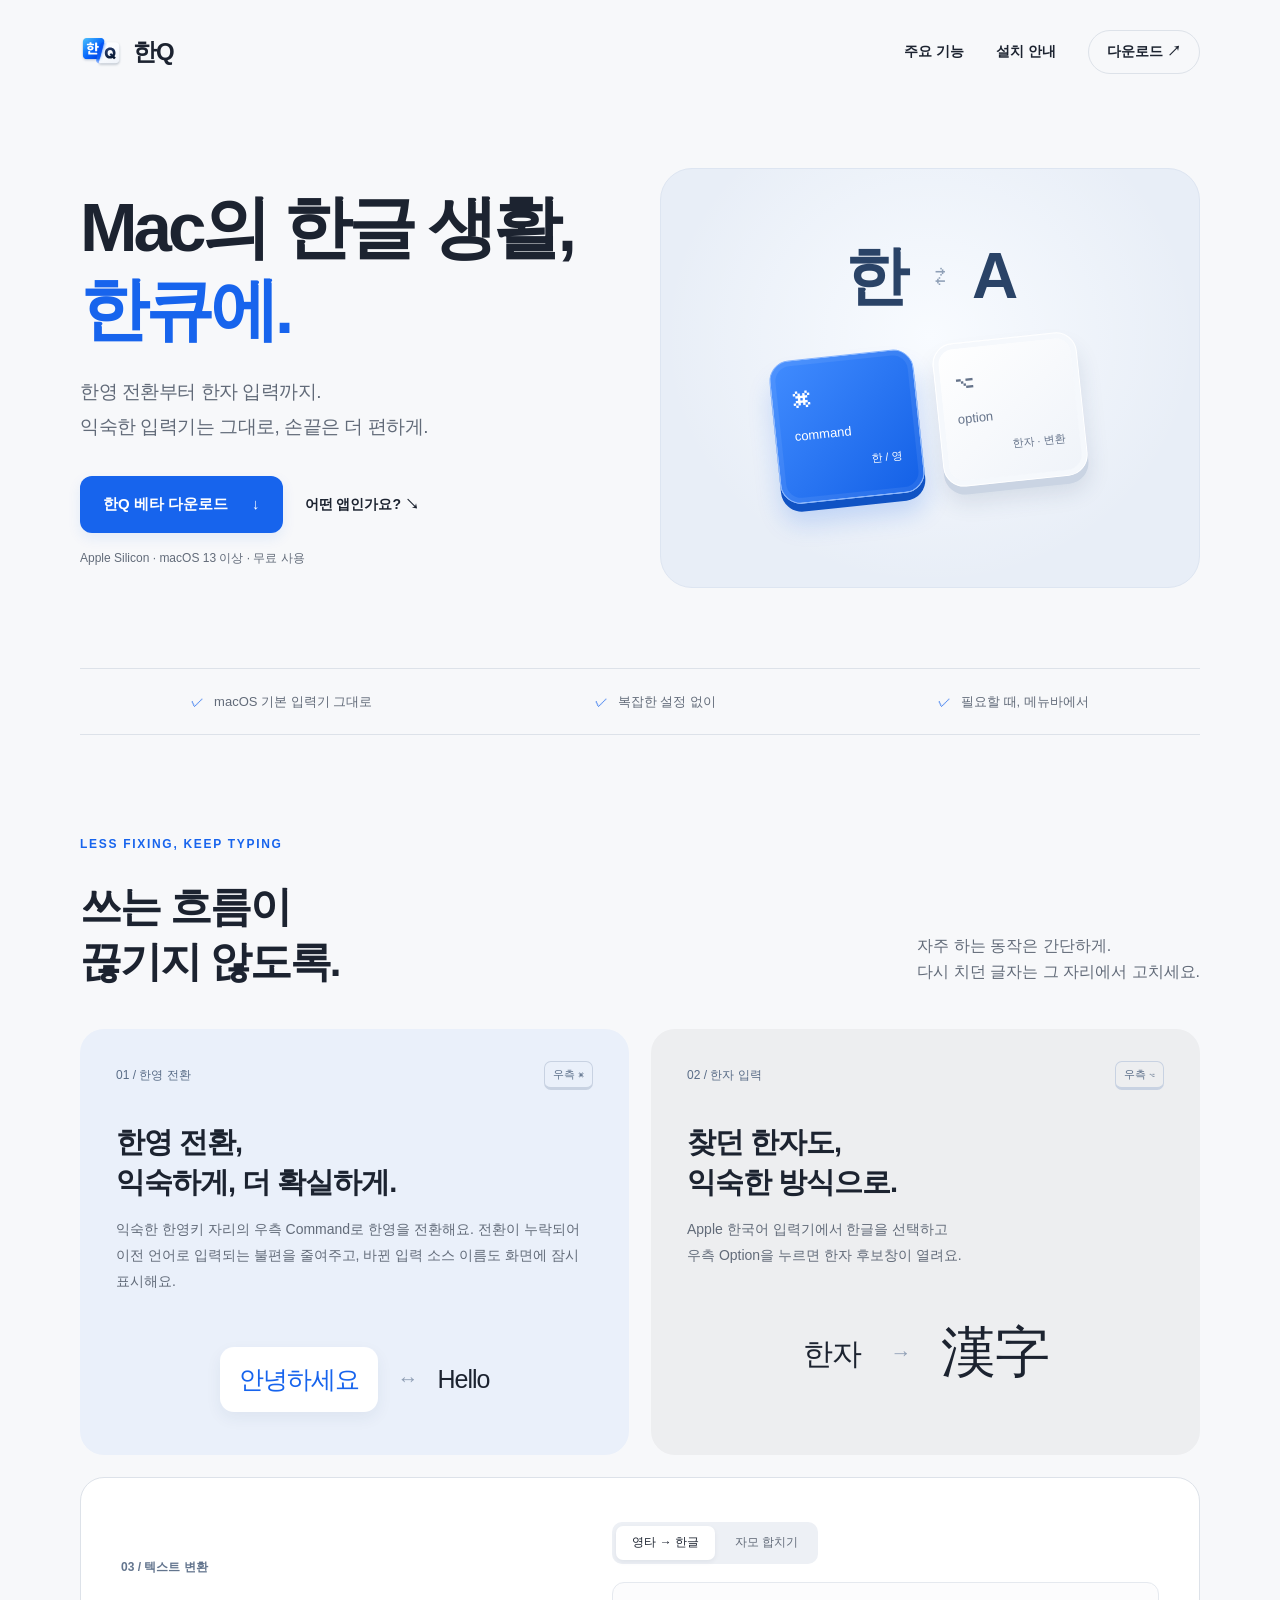
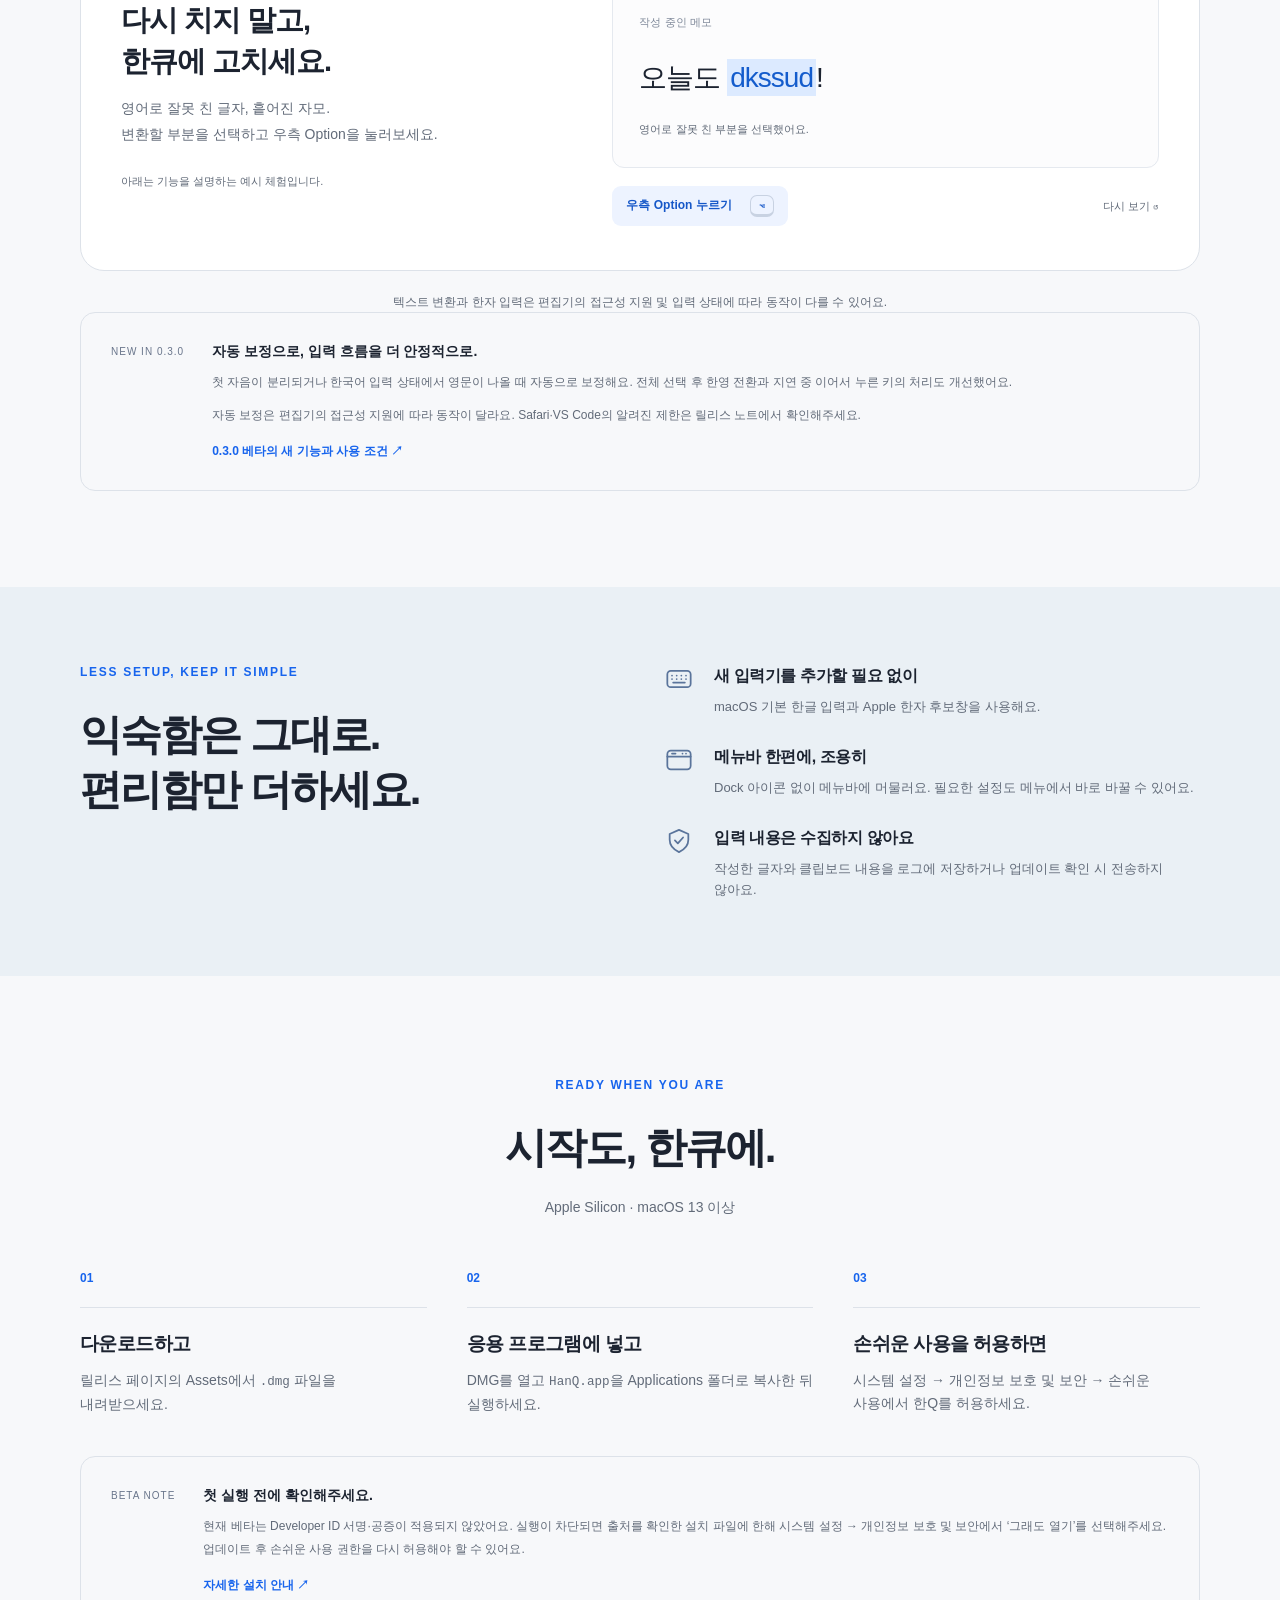
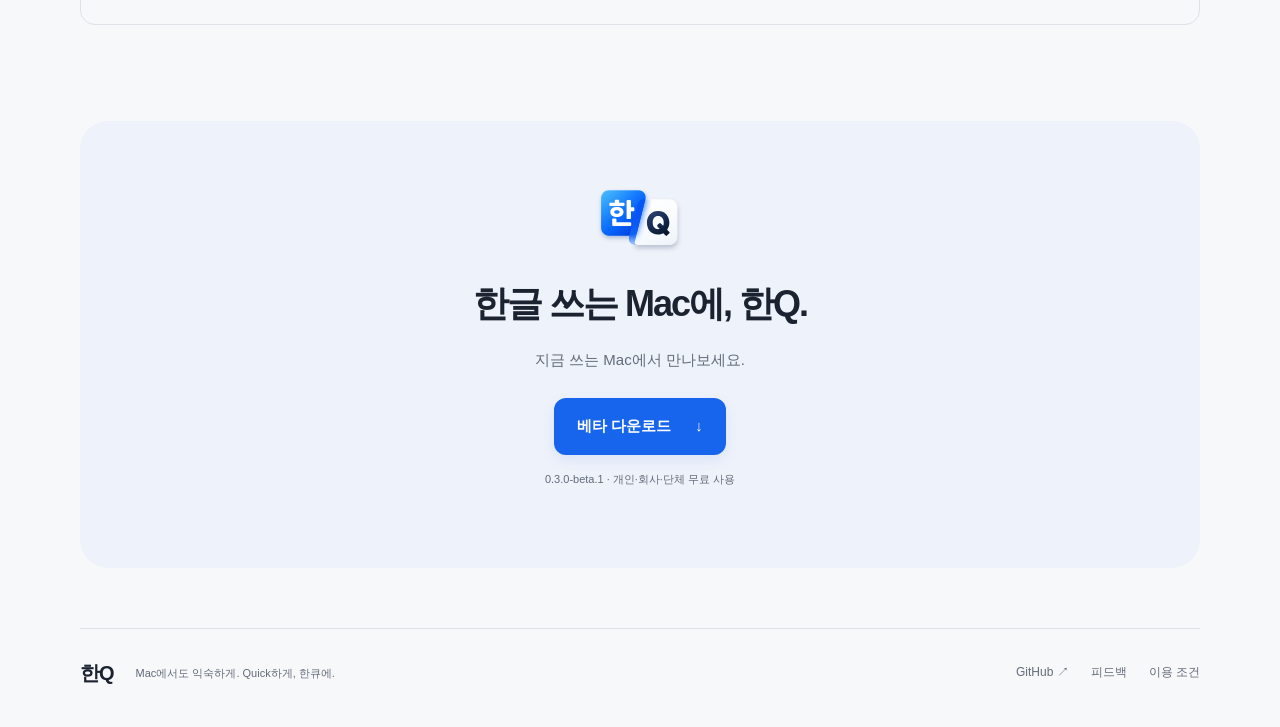
==== commit 80f59555: "release: publish 0.3.0 beta update feed and site" ====
--- a/index.html
+++ b/index.html
@@ -23,7 +23,7 @@
   <link rel="canonical" href="https://jungti1234.github.io/hanq/">
   <title>한Q — Mac의 한글 생활, 한큐에.</title>
   <link rel="icon" href="assets/hanq-logo.svg" type="image/svg+xml">
-  <link rel="stylesheet" href="styles.css?v=5f82dc9045">
+  <link rel="stylesheet" href="styles.css?v=acddeab67f">
   <link rel="stylesheet" href="header.css">
   <script src="site.js" defer></script>
 </head>
@@ -31,14 +31,14 @@
 <a class="skip" href="#main">본문으로 이동</a>
 <header class="header wrap site-header">
   <a class="brand" href="#" aria-label="한Q 처음으로"><img src="assets/hanq-logo.svg" width="43" height="33" alt=""><span>한Q</span></a>
-  <nav aria-label="주 메뉴"><a href="#features">주요 기능</a><a href="#install">설치 안내</a><a class="nav-download" href="https://github.com/jungti1234/hanq/releases/tag/v0.2.0-beta.1">다운로드 <span aria-hidden="true">↗</span></a></nav>
+  <nav aria-label="주 메뉴"><a href="#features">주요 기능</a><a href="#install">설치 안내</a><a class="nav-download" href="https://github.com/jungti1234/hanq/releases/tag/v0.3.0-beta.1">다운로드 <span aria-hidden="true">↗</span></a></nav>
 </header>
 <main id="main">
   <section class="hero wrap">
     <div class="hero-copy">
       <h1>Mac의 한글 생활,<br><span>한큐에.</span></h1>
       <p class="lead">한영 전환부터 한자 입력까지.<br>익숙한 입력기는 그대로, 손끝은 더 편하게.</p>
-      <div class="actions"><a class="button primary" href="https://github.com/jungti1234/hanq/releases/tag/v0.2.0-beta.1">한Q 베타 다운로드 <span aria-hidden="true">↓</span></a><a class="text-link" href="#features">어떤 앱인가요? <span aria-hidden="true">↘</span></a></div>
+      <div class="actions"><a class="button primary" href="https://github.com/jungti1234/hanq/releases/tag/v0.3.0-beta.1">한Q 베타 다운로드 <span aria-hidden="true">↓</span></a><a class="text-link" href="#features">어떤 앱인가요? <span aria-hidden="true">↘</span></a></div>
       <p class="requirements">Apple Silicon · macOS 13 이상 · 무료 사용</p>
     </div>
     <div class="hero-art" aria-label="우측 Command로 한영 전환, 우측 Option으로 한자와 텍스트 변환">
@@ -55,12 +55,13 @@
     </div>
     <article class="playground"><div class="playground-copy"><p class="eyebrow">03 / 텍스트 변환</p><h3>다시 치지 말고,<br>한큐에 고치세요.</h3><p>영어로 잘못 친 글자, 흩어진 자모.<br>변환할 부분을 선택하고 우측 Option을 눌러보세요.</p><p class="fine">아래는 기능을 설명하는 예시 체험입니다.</p></div><div class="demo"><div class="demo-tabs" role="group" aria-label="변환 예시 선택"><button type="button" data-mode="english" aria-pressed="true">영타 → 한글</button><button type="button" data-mode="jamo" aria-pressed="false">자모 합치기</button></div><div class="demo-paper"><span class="paper-label">작성 중인 메모</span><p id="demo-text" aria-live="polite">오늘도 <mark>dkssud</mark>!</p><span id="demo-caption">영어로 잘못 친 부분을 선택했어요.</span></div><div class="demo-controls"><button class="demo-trigger" id="convert" type="button">우측 Option 누르기 <kbd>⌥</kbd></button><button class="reset" id="reset" type="button">다시 보기 ↺</button></div></div></article>
     <p class="feature-note">텍스트 변환과 한자 입력은 편집기의 접근성 지원 및 입력 상태에 따라 동작이 다를 수 있어요.</p>
+    <aside class="beta-note"><span class="beta-label">NEW IN 0.3.0</span><div><h3>자동 보정으로, 입력 흐름을 더 안정적으로.</h3><p>첫 자음이 분리되거나 한국어 입력 상태에서 영문이 나올 때 자동으로 보정해요. 전체 선택 후 한영 전환과 지연 중 이어서 누른 키의 처리도 개선했어요.</p><p>자동 보정은 편집기의 접근성 지원에 따라 동작이 달라요. Safari·VS Code의 알려진 제한은 릴리스 노트에서 확인해주세요.</p><a href="https://github.com/jungti1234/hanq/releases/tag/v0.3.0-beta.1">0.3.0 베타의 새 기능과 사용 조건 <span aria-hidden="true">↗</span></a></div></aside>
   </section>
   <section class="quiet-section"><div class="wrap quiet-inner"><div><p class="eyebrow">LESS SETUP, KEEP IT SIMPLE</p><h2>익숙함은 그대로.<br>편리함만 더하세요.</h2></div><div class="quiet-items"><div><span class="feature-icon"><svg viewBox="0 0 24 24" width="28" height="28" fill="none" stroke="currentColor" stroke-width="1.5" stroke-linecap="round" stroke-linejoin="round" aria-hidden="true" focusable="false"><rect x="2" y="5" width="20" height="14" rx="3"/><path d="M6 9h.01M10 9h.01M14 9h.01M18 9h.01M6 12h.01M10 12h.01M14 12h.01M18 12h.01M7 15h10"/></svg></span><div><h3>새 입력기를 추가할 필요 없이</h3><p>macOS 기본 한글 입력과 Apple 한자 후보창을 사용해요.</p></div></div><div><span class="feature-icon"><svg viewBox="0 0 24 24" width="28" height="28" fill="none" stroke="currentColor" stroke-width="1.5" stroke-linecap="round" stroke-linejoin="round" aria-hidden="true" focusable="false"><rect x="2" y="4" width="20" height="16" rx="3"/><path d="M2 9h20M15 6.5h.01M18 6.5h.01"/><path d="M6 6.5h3"/></svg></span><div><h3>메뉴바 한편에, 조용히</h3><p>Dock 아이콘 없이 메뉴바에 머물러요. 필요한 설정도 메뉴에서 바로 바꿀 수 있어요.</p></div></div><div><span class="feature-icon"><svg viewBox="0 0 24 24" width="28" height="28" fill="none" stroke="currentColor" stroke-width="1.5" stroke-linecap="round" stroke-linejoin="round" aria-hidden="true" focusable="false"><path d="M12 2.5 20 6v5c0 5-3.5 8.5-8 10.5C7.5 19.5 4 16 4 11V6l8-3.5Z"/><path d="m8.5 11.5 2.5 2.5 4.5-5"/></svg></span><div><h3>입력 내용은 수집하지 않아요</h3><p>작성한 글자와 클립보드 내용을 로그에 저장하거나 업데이트 확인 시 전송하지 않아요.</p></div></div></div></div></section>
   <section class="install wrap section" id="install"><div class="install-heading"><p class="eyebrow">READY WHEN YOU ARE</p><h2>시작도, 한큐에.</h2><p>Apple Silicon · macOS 13 이상</p></div><ol class="steps"><li><span class="step-number">01</span><h3>다운로드하고</h3><p>릴리스 페이지의 Assets에서 <code>.dmg</code> 파일을 내려받으세요.</p></li><li><span class="step-number">02</span><h3>응용 프로그램에 넣고</h3><p>DMG를 열고 <code>HanQ.app</code>을 Applications 폴더로 복사한 뒤 실행하세요.</p></li><li><span class="step-number">03</span><h3>손쉬운 사용을 허용하면</h3><p>시스템 설정 → 개인정보 보호 및 보안 → 손쉬운 사용에서 한Q를 허용하세요.</p></li></ol>
     <aside class="beta-note"><span class="beta-label">BETA NOTE</span><div><h3>첫 실행 전에 확인해주세요.</h3><p>현재 베타는 Developer ID 서명·공증이 적용되지 않았어요. 실행이 차단되면 출처를 확인한 설치 파일에 한해 시스템 설정 → 개인정보 보호 및 보안에서 ‘그래도 열기’를 선택해주세요. 업데이트 후 손쉬운 사용 권한을 다시 허용해야 할 수 있어요.</p><a href="https://github.com/jungti1234/hanq#시작하기">자세한 설치 안내 <span aria-hidden="true">↗</span></a></div></aside>
   </section>
-  <section class="closing wrap"><img src="assets/hanq-logo.svg" alt="" width="90" height="69"><h2>한글 쓰는 Mac에, 한Q.</h2><p>지금 쓰는 Mac에서 만나보세요.</p><a class="button primary" href="https://github.com/jungti1234/hanq/releases/tag/v0.2.0-beta.1">베타 다운로드 <span aria-hidden="true">↓</span></a><span class="release-label">0.2.0-beta.1 · 개인·회사·단체 무료 사용</span></section>
+  <section class="closing wrap"><img src="assets/hanq-logo.svg" alt="" width="90" height="69"><h2>한글 쓰는 Mac에, 한Q.</h2><p>지금 쓰는 Mac에서 만나보세요.</p><a class="button primary" href="https://github.com/jungti1234/hanq/releases/tag/v0.3.0-beta.1">베타 다운로드 <span aria-hidden="true">↓</span></a><span class="release-label">0.3.0-beta.1 · 개인·회사·단체 무료 사용</span></section>
 </main>
 <footer class="footer wrap"><a class="brand" href="#">한Q <span>Mac에서도 익숙하게. Quick하게, 한큐에.</span></a><div><a href="https://github.com/jungti1234/hanq">GitHub ↗</a><a href="https://docs.google.com/forms/d/e/1FAIpQLSd3EFa87qLHv1aYG0STEYZSD_RAjnAQAhTeQgSe3d-IEiNYyA/viewform" target="_blank" rel="noopener noreferrer" aria-label="피드백 (새 탭에서 열기)">피드백</a><a href="terms.html">이용 조건</a></div></footer>
 </body>
--- a/styles.css
+++ b/styles.css
@@ -1,6 +1,6 @@
-:root{--bg:#f7f8fa;--ink:#1c2330;--muted:#626b79;--blue:#1764ed;--line:#dde2e9;--radius:24px}*{box-sizing:border-box}html{scroll-behavior:smooth;scroll-padding-top:30px}body{margin:0;background:var(--bg);color:var(--ink);font-family:-apple-system,BlinkMacSystemFont,"Apple SD Gothic Neo","Noto Sans KR",sans-serif;word-break:keep-all;line-height:1.65;-webkit-font-smoothing:antialiased}a{color:inherit;text-decoration:none}button{font:inherit;cursor:pointer}a,button{-webkit-tap-highlight-color:transparent}a:focus-visible,button:focus-visible{outline:3px solid var(--blue);outline-offset:5px}button:disabled{cursor:default}.wrap{width:min(1120px,calc(100% - 64px));margin:auto}.header{height:104px;display:flex;align-items:center;justify-content:space-between}.brand{display:flex;align-items:center;gap:10px;font-size:24px;font-weight:800;letter-spacing:-1px}.brand img{object-fit:contain}.header nav{display:flex;gap:32px;align-items:center;font-size:14px;font-weight:600}.header nav a:hover,.text-link:hover{color:var(--blue)}.nav-download{border:1px solid var(--line);border-radius:99px;padding:9px 18px}.hero{display:grid;grid-template-columns:1fr 1fr;gap:40px;align-items:center;padding-top:64px;padding-bottom:80px}.eyebrow{font-size:12px;font-weight:650;letter-spacing:1.7px;display:flex;align-items:center;gap:9px;margin:0 0 25px}.hero .eyebrow{letter-spacing:.2px;color:#48596e}.dot{width:7px;height:7px;border-radius:50%;background:var(--blue)}h1,h2,h3,p{margin-top:0}h1{font-size:clamp(48px,5.4vw,72px);line-height:1.18;letter-spacing:-4px;margin-bottom:24px;font-weight:750}h1 span{color:var(--blue)}.lead{font-size:19px;line-height:1.85;color:var(--muted);letter-spacing:-.5px;margin-bottom:32px}.actions{display:flex;gap:22px;align-items:center}.button{display:inline-flex;align-items:center;justify-content:center;gap:24px;border-radius:12px;padding:16px 23px;font-size:15px;font-weight:650;transition:background .2s,transform .2s}.primary{background:var(--blue);color:white;box-shadow:0 5px 14px #1764ed17}.primary:hover{background:#0a50ce;transform:translateY(-2px)}.text-link{font-size:14px;font-weight:600}.requirements{font-size:12px;color:var(--muted);margin:16px 0 0}.hero-art{background:#e8eef7;border:1px solid #dde5f1;border-radius:32px;padding:24px 28px;min-height:420px;position:relative;overflow:hidden;background-image:radial-gradient(ellipse at 50% 40%,#f8fbff 0%,transparent 70%)}.art-top,.art-bottom{display:flex;align-items:center;justify-content:space-between;font-size:10px;letter-spacing:1.2px;color:#63758e}.art-top>span:last-child{font-size:21px}.language{display:flex;align-items:center;justify-content:center;gap:28px;font-weight:700;font-size:64px;line-height:1;padding:32px 0 38px;color:#2a4367;letter-spacing:-3px}.language .swap{font-size:25px;color:#8e9fb6;font-weight:400}.keys{display:flex;justify-content:center;gap:19px;padding-bottom:38px;transform:rotate(-6deg)}.key{width:145px;height:144px;background:linear-gradient(140deg,#fff,#eff3f9);border:1px solid #fff;box-shadow:0 8px 0 #cad4e3,0 16px 22px #243f6a20,inset 0 0 0 5px #f5f8fc;border-radius:21px;padding:15px 19px;display:flex;flex-direction:column;align-items:flex-start;font-size:13px;color:#65738a}.key .symbol{font-size:38px;line-height:1.2;margin-bottom:4px}.key small{align-self:flex-end;font-size:11px;margin-top:10px}.key.command{color:white;background:linear-gradient(135deg,#418cff,#1360e6);box-shadow:0 8px 0 #1053c4,0 20px 24px #1764ed35,inset 0 0 0 5px #ffffff12;border-color:#84b3ff}.art-bottom{letter-spacing:0;font-size:12px}.pill{background:#ffffff9e;border-radius:20px;padding:4px 13px;font-weight:700;color:#3c5c84}.principles{border-top:1px solid var(--line);border-bottom:1px solid var(--line);display:flex;justify-content:space-around;padding:22px 0;color:var(--muted);font-size:13px}.principles span:before{content:'✓';color:var(--blue);margin-right:10px}.section{padding-top:100px;padding-bottom:96px}.section-heading{position:relative;margin-bottom:40px}.section-heading .eyebrow,.install .eyebrow,.quiet-section .eyebrow{color:var(--blue)}h2{font-size:42px;line-height:1.3;letter-spacing:-2px;font-weight:700;margin-bottom:20px}.section-heading>p:last-child{position:absolute;right:0;bottom:0;color:var(--muted);font-size:16px;margin-bottom:4px}.feature-grid{display:grid;grid-template-columns:1fr 1fr;gap:22px}.feature{border-radius:var(--radius);padding:32px 36px 26px;overflow:hidden}.switching{background:#eaf0fa}.hanja{background:#edeef0}.feature-label{display:flex;align-items:center;justify-content:space-between;font-size:12px;color:#596c87;margin-bottom:32px}kbd{font:inherit;border:1px solid #c8d2e2;border-bottom-width:3px;border-radius:7px;padding:3px 8px;font-size:11px;white-space:nowrap}.feature h3,.playground h3{font-size:29px;line-height:1.4;letter-spacing:-1px;margin-bottom:14px}.feature p,.playground p{font-size:14px;color:var(--muted);line-height:1.85}.switch-demo,.hanja-demo{margin-top:35px;display:flex;gap:20px;align-items:center;justify-content:center;min-height:100px;font-size:25px;letter-spacing:-1px}.switch-demo span:first-child{color:var(--blue);background:#fff;padding:12px 19px;border-radius:14px;box-shadow:0 6px 16px #233d6210}.switch-demo span:nth-child(2),.hanja-demo span:nth-child(2){color:#91a0b6;font-size:21px}.hanja-demo{font-size:30px;gap:30px}.hanja-demo strong{font-family:serif;font-size:55px;font-weight:500}.playground{margin-top:22px;background:white;border:1px solid var(--line);border-radius:var(--radius);padding:44px 40px;display:grid;grid-template-columns:1fr 1.2fr;gap:36px;align-items:center}.playground .eyebrow{font-size:12px;color:#63758e;letter-spacing:0;margin-bottom:22px}.playground .fine{font-size:11px;margin:24px 0 0}.demo-tabs{display:flex;gap:4px;background:#edf0f5;border-radius:10px;padding:4px;width:fit-content;margin-bottom:18px}.demo-tabs button{border:0;background:transparent;border-radius:7px;padding:7px 16px;font-size:12px;color:#626b79}.demo-tabs button[aria-pressed=true]{background:#fff;color:var(--ink);box-shadow:0 2px 5px #14203b10}.demo-paper{padding:25px 26px;border:1px solid #e5e9ef;border-radius:12px;min-height:173px;background:#fcfcfd}.paper-label{font-size:11px;color:#7d8798}.demo-paper p{font-size:28px;color:var(--ink);margin:17px 0 12px;letter-spacing:-1px}.demo-paper mark{background:#dceaff;color:#145ccc;padding:3px}.demo-paper>span:last-child{font-size:11px;color:var(--muted)}.demo-controls{display:flex;align-items:center;justify-content:space-between;gap:10px;margin-top:18px}.demo-trigger{border:0;background:#edf3ff;color:#1557c8;border-radius:9px;padding:10px 14px;font-size:12px;font-weight:600}.demo-trigger kbd{margin-left:15px}.demo-trigger:disabled{color:#52647f;background:#f0f2f6}.reset{border:0;background:none;font-size:11px;color:var(--muted);padding:10px 0}.feature-note{font-size:12px;color:var(--muted);text-align:center;margin:22px 0 0}.quiet-section{background:#eaf0f5;padding:76px 0}.quiet-inner{display:grid;grid-template-columns:1fr 1fr;gap:50px}.quiet-items{display:flex;flex-direction:column;gap:27px}.quiet-items>div{display:flex;gap:19px}.quiet-items>div>span{color:#5a749b;font-size:25px;width:30px;flex-shrink:0}.quiet-items h3{font-size:16px;margin:0 0 6px;letter-spacing:-.4px}.quiet-items p{font-size:13px;color:var(--muted);margin:0}.install-heading{text-align:center}.install-heading .eyebrow{justify-content:center}.install-heading>p:last-child{font-size:14px;color:var(--muted)}.steps{list-style:none;display:grid;grid-template-columns:repeat(3,1fr);gap:40px;padding:0;margin:50px 0 40px}.step-number{color:var(--blue);font-size:12px;font-weight:650;display:block;border-bottom:1px solid var(--line);padding-bottom:18px;margin-bottom:20px}.steps h3{font-size:19px;letter-spacing:-.6px;margin-bottom:10px}.steps p{font-size:14px;color:var(--muted);margin:0}code{font-size:.9em}.beta-note{display:flex;gap:28px;border:1px solid var(--line);border-radius:15px;padding:27px 30px}.beta-label{font-size:10px;letter-spacing:1px;color:#69758b;white-space:nowrap;padding-top:4px}.beta-note h3{font-size:14px;margin:0 0 8px}.beta-note p{font-size:12px;color:var(--muted);line-height:1.9;margin-bottom:10px}.beta-note a{font-size:12px;color:var(--blue);font-weight:600}.closing{text-align:center;padding:65px 24px 80px;background:#eef2fa;border-radius:28px;margin-bottom:60px}.closing img{object-fit:contain;margin-bottom:18px}.closing h2{font-size:36px}.closing p{color:var(--muted);font-size:15px;margin-bottom:25px}.release-label{display:block;color:var(--muted);font-size:11px;margin-top:15px}.footer{border-top:1px solid var(--line);display:flex;justify-content:space-between;align-items:center;padding:28px 0 38px}.footer .brand{font-size:20px}.footer .brand span{font-size:11px;font-weight:400;color:var(--muted);letter-spacing:0;margin-left:12px}.footer>div{display:flex;gap:22px;font-size:12px;color:var(--muted)}.skip{position:absolute;left:20px;top:-100px;background:#fff;padding:12px;z-index:10}.skip:focus{top:15px}@media(max-width:900px){.hero{gap:26px}.hero-art{padding:22px;min-height:380px}.key{width:120px;height:134px}.actions{align-items:flex-start;flex-direction:column;gap:15px}.hero h1{font-size:54px}.feature{padding:27px}.switch-demo{font-size:20px;gap:12px}.playground{padding:32px;gap:25px}.demo-paper p{font-size:24px}}@media(max-width:650px){.wrap{width:calc(100% - 40px)}.header{height:82px}.header nav{gap:16px;font-size:12px}.header nav>a:first-child{display:none}.nav-download{padding:7px 12px}.brand{font-size:22px}.brand img{width:35px}.hero{grid-template-columns:1fr;padding-top:34px;padding-bottom:36px;gap:38px}.hero h1{font-size:54px;letter-spacing:-3px}.lead{font-size:17px;margin-bottom:26px}.eyebrow{font-size:10px}.actions{flex-direction:row;align-items:center;gap:18px}.button{padding:14px 17px;font-size:13px;gap:20px}.text-link{font-size:12px}.hero-art{min-height:355px;border-radius:24px;padding:20px 24px}.language{font-size:54px;padding:25px 0 30px}.keys{padding-bottom:32px}.key{width:128px;height:128px}.key .symbol{font-size:33px}.art-top{font-size:8px}.principles{flex-wrap:wrap;gap:10px 18px;justify-content:flex-start;padding:20px 0;font-size:11px}.principles span:before{margin-right:6px}.section{padding-top:64px;padding-bottom:60px}h2{font-size:34px}.section-heading>p:last-child{position:static;font-size:14px}.section-heading{margin-bottom:28px}.feature-grid,.playground,.quiet-inner{grid-template-columns:1fr}.feature-grid{gap:16px}.feature h3,.playground h3{font-size:27px}.feature{padding:26px}.feature-label{margin-bottom:22px}.switch-demo{font-size:24px;margin-top:22px}.hanja-demo{margin-top:15px}.playground{margin-top:16px;padding:26px 22px;gap:28px}.playground .fine{margin-top:14px}.demo-paper{padding:20px}.demo-paper p{font-size:26px}.demo-controls{gap:8px}.demo-trigger{padding:10px;font-size:11px}.feature-note{font-size:11px;text-align:left}.quiet-section{padding:54px 0}.quiet-inner{gap:23px}.quiet-items{gap:25px}.steps{grid-template-columns:1fr;gap:26px;margin-top:32px}.step-number{padding-bottom:10px;margin-bottom:13px}.steps h3{font-size:19px}.steps p{font-size:13px}.beta-note{padding:23px;gap:13px;flex-direction:column}.closing{padding:45px 20px;margin-bottom:36px}.closing h2{font-size:28px;letter-spacing:-1.5px}.closing p{font-size:13px}.footer{align-items:flex-start;gap:24px;flex-direction:column}.footer .brand span{margin-left:5px}.footer>div{gap:25px}}@media(prefers-reduced-motion:reduce){html{scroll-behavior:auto}*,*:before,*:after{transition:none!important}}
+:root{--bg:#f7f8fa;--ink:#1c2330;--muted:#626b79;--blue:#1764ed;--line:#dde2e9;--radius:24px}*{box-sizing:border-box}html{scroll-behavior:smooth;scroll-padding-top:30px}body{margin:0;background:var(--bg);color:var(--ink);font-family:-apple-system,BlinkMacSystemFont,"Apple SD Gothic Neo","Noto Sans KR",sans-serif;word-break:keep-all;line-height:1.65;-webkit-font-smoothing:antialiased}a{color:inherit;text-decoration:none}button{font:inherit;cursor:pointer}a,button{-webkit-tap-highlight-color:transparent}a:focus-visible,button:focus-visible{outline:3px solid var(--blue);outline-offset:5px}button:disabled{cursor:default}.wrap{width:min(1120px,calc(100% - 64px));margin:auto}.footer .brand{display:flex;align-items:center;gap:10px;font-size:24px;font-weight:800;letter-spacing:-1px}.header nav{display:flex;gap:32px;align-items:center;font-size:14px;font-weight:600}.header nav a:hover,.text-link:hover{color:var(--blue)}.nav-download{border:1px solid var(--line);border-radius:99px;padding:9px 18px}.hero{display:grid;grid-template-columns:1fr 1fr;gap:40px;align-items:center;padding-top:64px;padding-bottom:80px}.eyebrow{font-size:12px;font-weight:650;letter-spacing:1.7px;display:flex;align-items:center;gap:9px;margin:0 0 25px}h1,h2,h3,p{margin-top:0}h1{font-size:clamp(48px,5.4vw,72px);line-height:1.18;letter-spacing:-4px;margin-bottom:24px;font-weight:750}h1 span{color:var(--blue)}.lead{font-size:19px;line-height:1.85;color:var(--muted);letter-spacing:-.5px;margin-bottom:32px}.actions{display:flex;gap:22px;align-items:center}.button{display:inline-flex;align-items:center;justify-content:center;gap:24px;border-radius:12px;padding:16px 23px;font-size:15px;font-weight:650;transition:background .2s,transform .2s}.primary{background:var(--blue);color:white;box-shadow:0 5px 14px #1764ed17}.primary:hover{background:#0a50ce;transform:translateY(-2px)}.text-link{font-size:14px;font-weight:600}.requirements{font-size:12px;color:var(--muted);margin:16px 0 0}.hero-art{background:#e8eef7;border:1px solid #dde5f1;border-radius:32px;padding:24px 28px;min-height:420px;position:relative;overflow:hidden;background-image:radial-gradient(ellipse at 50% 40%,#f8fbff 0%,transparent 70%)}.language{display:flex;align-items:center;justify-content:center;gap:28px;font-weight:700;font-size:64px;line-height:1;padding:32px 0 38px;color:#2a4367;letter-spacing:-3px}.language .swap{font-size:25px;color:#8e9fb6;font-weight:400}.keys{display:flex;justify-content:center;gap:19px;padding-bottom:38px;transform:rotate(-6deg)}.key{width:145px;height:144px;background:linear-gradient(140deg,#fff,#eff3f9);border:1px solid #fff;box-shadow:0 8px 0 #cad4e3,0 16px 22px #243f6a20,inset 0 0 0 5px #f5f8fc;border-radius:21px;padding:15px 19px;display:flex;flex-direction:column;align-items:flex-start;font-size:13px;color:#65738a}.key .symbol{font-size:38px;line-height:1.2;margin-bottom:4px}.key small{align-self:flex-end;font-size:11px;margin-top:10px}.key.command{color:white;background:linear-gradient(135deg,#418cff,#1360e6);box-shadow:0 8px 0 #1053c4,0 20px 24px #1764ed35,inset 0 0 0 5px #ffffff12;border-color:#84b3ff}.principles{border-top:1px solid var(--line);border-bottom:1px solid var(--line);display:flex;justify-content:space-around;padding:22px 0;color:var(--muted);font-size:13px}.principles span:before{content:'✓';color:var(--blue);margin-right:10px}.section{padding-top:100px;padding-bottom:96px}.section-heading{position:relative;margin-bottom:40px}.section-heading .eyebrow,.install .eyebrow,.quiet-section .eyebrow{color:var(--blue)}h2{font-size:42px;line-height:1.3;letter-spacing:-2px;font-weight:700;margin-bottom:20px}.section-heading>p:last-child{position:absolute;right:0;bottom:0;color:var(--muted);font-size:16px;margin-bottom:4px}.feature-grid{display:grid;grid-template-columns:1fr 1fr;gap:22px}.feature{border-radius:var(--radius);padding:32px 36px 26px;overflow:hidden}.switching{background:#eaf0fa}.hanja{background:#edeef0}.feature-label{display:flex;align-items:center;justify-content:space-between;font-size:12px;color:#596c87;margin-bottom:32px}kbd{font:inherit;border:1px solid #c8d2e2;border-bottom-width:3px;border-radius:7px;padding:3px 8px;font-size:11px;white-space:nowrap}.feature h3,.playground h3{font-size:29px;line-height:1.4;letter-spacing:-1px;margin-bottom:14px}.feature p,.playground p{font-size:14px;color:var(--muted);line-height:1.85}.switch-demo,.hanja-demo{margin-top:35px;display:flex;gap:20px;align-items:center;justify-content:center;min-height:100px;font-size:25px;letter-spacing:-1px}.switch-demo span:first-child{color:var(--blue);background:#fff;padding:12px 19px;border-radius:14px;box-shadow:0 6px 16px #233d6210}.switch-demo span:nth-child(2),.hanja-demo span:nth-child(2){color:#91a0b6;font-size:21px}.hanja-demo{font-size:30px;gap:30px}.hanja-demo strong{font-family:serif;font-size:55px;font-weight:500}.playground{margin-top:22px;background:white;border:1px solid var(--line);border-radius:var(--radius);padding:44px 40px;display:grid;grid-template-columns:1fr 1.2fr;gap:36px;align-items:center}.playground .eyebrow{font-size:12px;color:#63758e;letter-spacing:0;margin-bottom:22px}.playground .fine{font-size:11px;margin:24px 0 0}.demo-tabs{display:flex;gap:4px;background:#edf0f5;border-radius:10px;padding:4px;width:fit-content;margin-bottom:18px}.demo-tabs button{border:0;background:transparent;border-radius:7px;padding:7px 16px;font-size:12px;color:#626b79}.demo-tabs button[aria-pressed=true]{background:#fff;color:var(--ink);box-shadow:0 2px 5px #14203b10}.demo-paper{padding:25px 26px;border:1px solid #e5e9ef;border-radius:12px;min-height:173px;background:#fcfcfd}.paper-label{font-size:11px;color:#7d8798}.demo-paper p{font-size:28px;color:var(--ink);margin:17px 0 12px;letter-spacing:-1px}.demo-paper mark{background:#dceaff;color:#145ccc;padding:3px}.demo-paper>span:last-child{font-size:11px;color:var(--muted)}.demo-controls{display:flex;align-items:center;justify-content:space-between;gap:10px;margin-top:18px}.demo-trigger{border:0;background:#edf3ff;color:#1557c8;border-radius:9px;padding:10px 14px;font-size:12px;font-weight:600}.demo-trigger kbd{margin-left:15px}.demo-trigger:disabled{color:#52647f;background:#f0f2f6}.reset{border:0;background:none;font-size:11px;color:var(--muted);padding:10px 0}.feature-note{font-size:12px;color:var(--muted);text-align:center;margin:22px 0 0}.quiet-section{background:#eaf0f5;padding:76px 0}.quiet-inner{display:grid;grid-template-columns:1fr 1fr;gap:50px}.quiet-items{display:flex;flex-direction:column;gap:27px}.quiet-items>div{display:flex;gap:19px}.quiet-items>div>span{color:#5a749b;font-size:25px;width:30px;flex-shrink:0}.quiet-items h3{font-size:16px;margin:0 0 6px;letter-spacing:-.4px}.quiet-items p{font-size:13px;color:var(--muted);margin:0}.install-heading{text-align:center}.install-heading .eyebrow{justify-content:center}.install-heading>p:last-child{font-size:14px;color:var(--muted)}.steps{list-style:none;display:grid;grid-template-columns:repeat(3,1fr);gap:40px;padding:0;margin:50px 0 40px}.step-number{color:var(--blue);font-size:12px;font-weight:650;display:block;border-bottom:1px solid var(--line);padding-bottom:18px;margin-bottom:20px}.steps h3{font-size:19px;letter-spacing:-.6px;margin-bottom:10px}.steps p{font-size:14px;color:var(--muted);margin:0}code{font-size:.9em}.beta-note{display:flex;gap:28px;border:1px solid var(--line);border-radius:15px;padding:27px 30px}.beta-label{font-size:10px;letter-spacing:1px;color:#69758b;white-space:nowrap;padding-top:4px}.beta-note h3{font-size:14px;margin:0 0 8px}.beta-note p{font-size:12px;color:var(--muted);line-height:1.9;margin-bottom:10px}.beta-note a{font-size:12px;color:var(--blue);font-weight:600}.closing{text-align:center;padding:65px 24px 80px;background:#eef2fa;border-radius:28px;margin-bottom:60px}.closing img{object-fit:contain;margin-bottom:18px}.closing h2{font-size:36px}.closing p{color:var(--muted);font-size:15px;margin-bottom:25px}.release-label{display:block;color:var(--muted);font-size:11px;margin-top:15px}.footer{border-top:1px solid var(--line);display:flex;justify-content:space-between;align-items:center;padding:28px 0 38px}.footer .brand{font-size:20px}.footer .brand span{font-size:11px;font-weight:400;color:var(--muted);letter-spacing:0;margin-left:12px}.footer>div{display:flex;gap:22px;font-size:12px;color:var(--muted)}.skip{position:absolute;left:20px;top:-100px;background:#fff;padding:12px;z-index:10}.skip:focus{top:15px}@media(max-width:900px){.hero{gap:26px}.hero-art{padding:22px;min-height:380px}.key{width:120px;height:134px}.actions{align-items:flex-start;flex-direction:column;gap:15px}.hero h1{font-size:54px}.feature{padding:27px}.switch-demo{font-size:20px;gap:12px}.playground{padding:32px;gap:25px}.demo-paper p{font-size:24px}}@media(max-width:650px){.wrap{width:calc(100% - 40px)}.header nav{gap:16px;font-size:12px}.header nav>a:first-child{display:none}.nav-download{padding:7px 12px}.hero{grid-template-columns:1fr;padding-top:34px;padding-bottom:36px;gap:38px}.hero h1{font-size:54px;letter-spacing:-3px}.lead{font-size:17px;margin-bottom:26px}.eyebrow{font-size:10px}.actions{flex-direction:row;align-items:center;gap:18px}.button{padding:14px 17px;font-size:13px;gap:20px}.text-link{font-size:12px}.hero-art{min-height:355px;border-radius:24px;padding:20px 24px}.language{font-size:54px;padding:25px 0 30px}.keys{padding-bottom:32px}.key{width:128px;height:128px}.key .symbol{font-size:33px}.principles{flex-wrap:wrap;gap:10px 18px;justify-content:flex-start;padding:20px 0;font-size:11px}.principles span:before{margin-right:6px}.section{padding-top:64px;padding-bottom:60px}h2{font-size:34px}.section-heading>p:last-child{position:static;font-size:14px}.section-heading{margin-bottom:28px}.feature-grid,.playground,.quiet-inner{grid-template-columns:1fr}.feature-grid{gap:16px}.feature h3,.playground h3{font-size:27px}.feature{padding:26px}.feature-label{margin-bottom:22px}.switch-demo{font-size:24px;margin-top:22px}.hanja-demo{margin-top:15px}.playground{margin-top:16px;padding:26px 22px;gap:28px}.playground .fine{margin-top:14px}.demo-paper{padding:20px}.demo-paper p{font-size:26px}.demo-controls{gap:8px}.demo-trigger{padding:10px;font-size:11px}.feature-note{font-size:11px;text-align:left}.quiet-section{padding:54px 0}.quiet-inner{gap:23px}.quiet-items{gap:25px}.steps{grid-template-columns:1fr;gap:26px;margin-top:32px}.step-number{padding-bottom:10px;margin-bottom:13px}.steps h3{font-size:19px}.steps p{font-size:13px}.beta-note{padding:23px;gap:13px;flex-direction:column}.closing{padding:45px 20px;margin-bottom:36px}.closing h2{font-size:28px;letter-spacing:-1.5px}.closing p{font-size:13px}.footer{align-items:flex-start;gap:24px;flex-direction:column}.footer .brand span{margin-left:5px}.footer>div{gap:25px}}@media(prefers-reduced-motion:reduce){html{scroll-behavior:auto}*,*:before,*:after{transition:none!important}}
 
 .feature-icon{display:flex;align-items:flex-start;padding-top:2px}.feature-icon svg{display:block;flex-shrink:0}
 
-/* Keep the keyboard illustration and its caption as the focal point. */
-.hero-art{display:flex;flex-direction:column;justify-content:center}.hero-art .language{padding-top:16px}.hero-art .art-bottom{justify-content:center}
+/* Keep the keyboard illustration centered. */
+.hero-art{display:flex;flex-direction:column;justify-content:center}.hero-art .language{padding-top:16px}
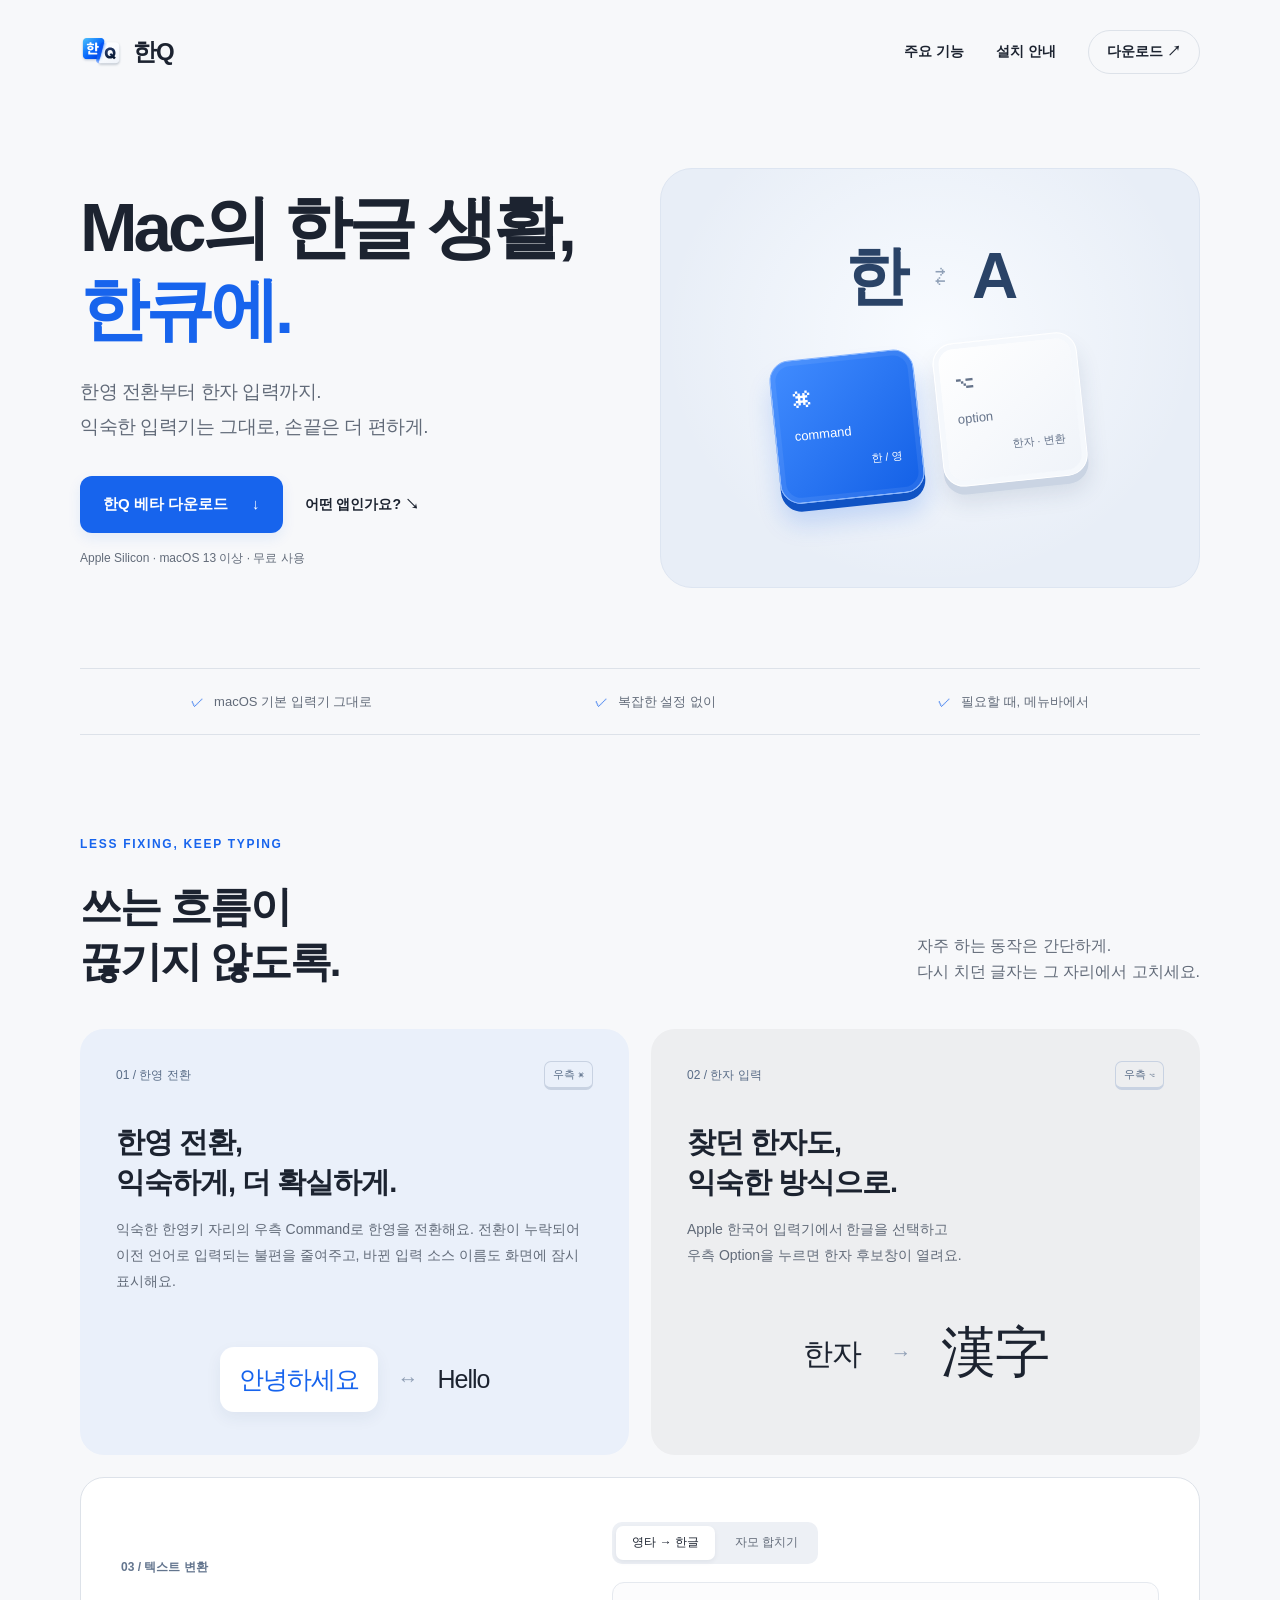
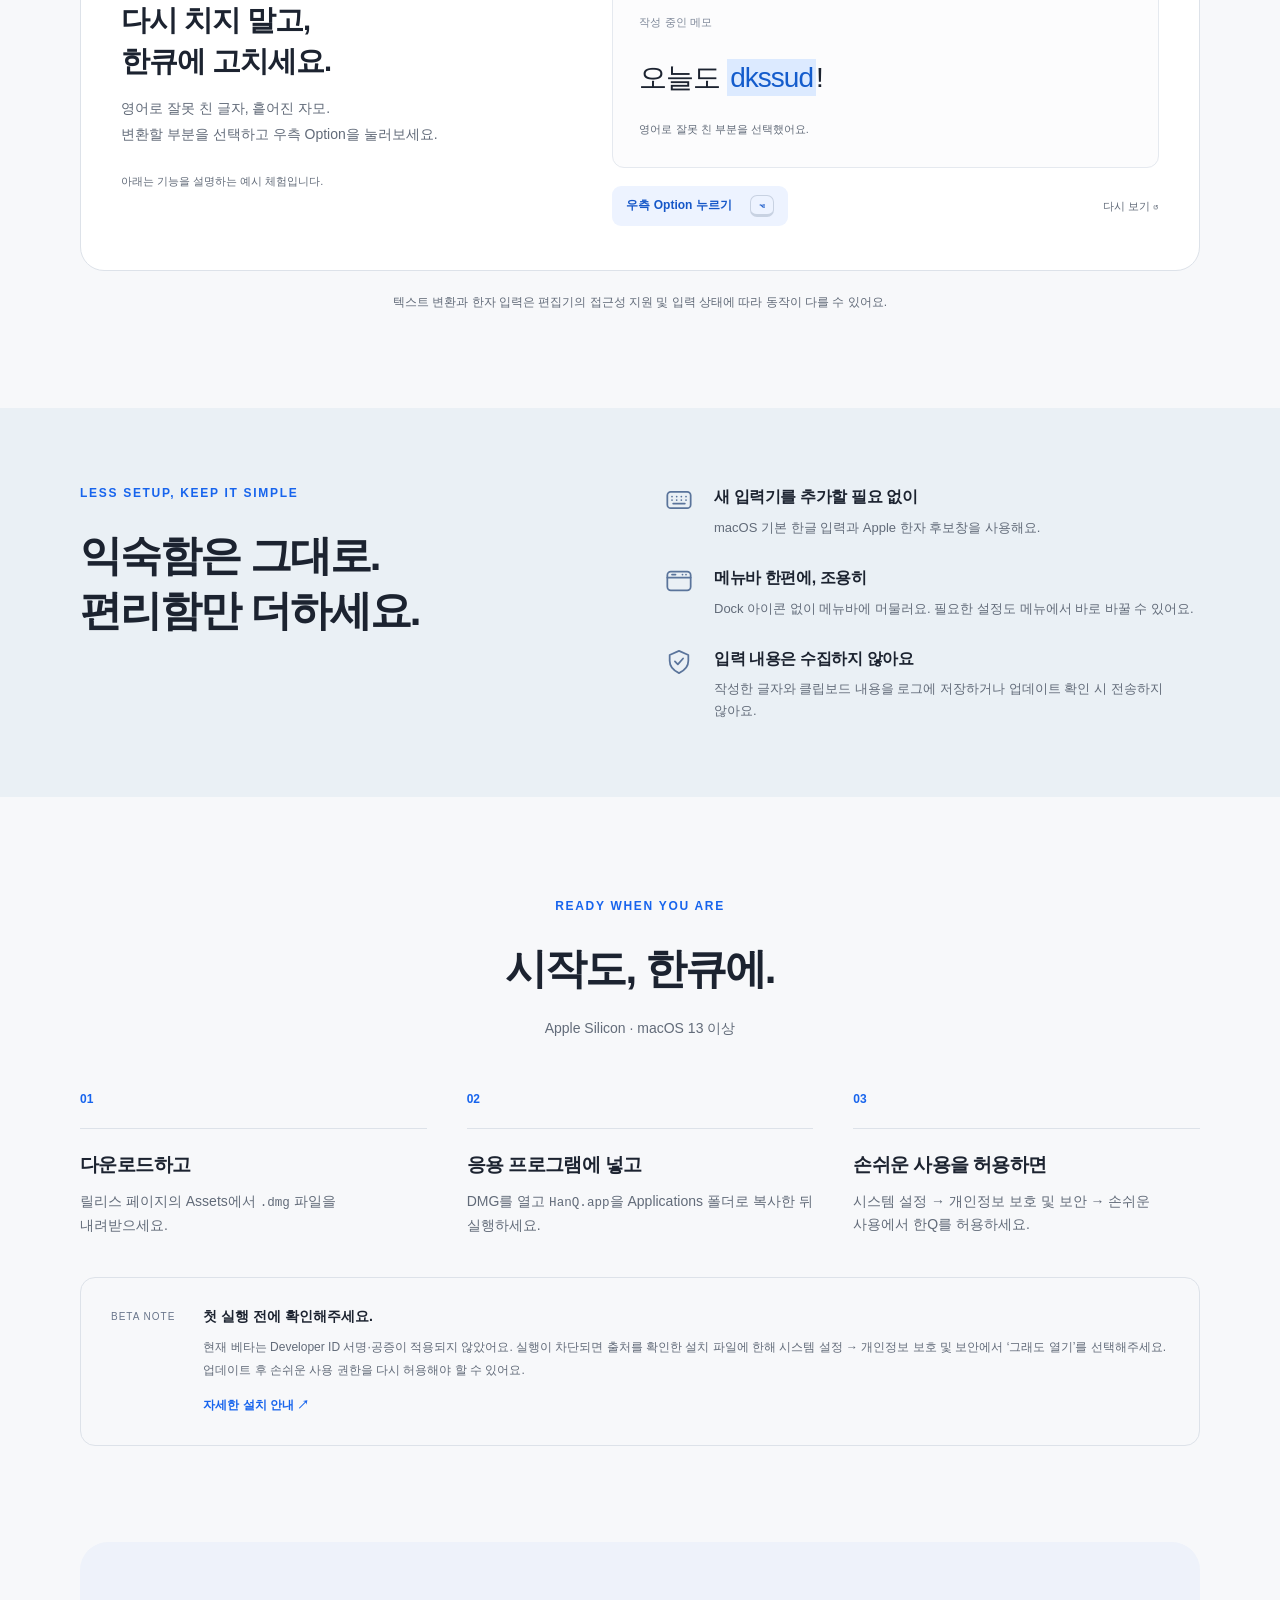
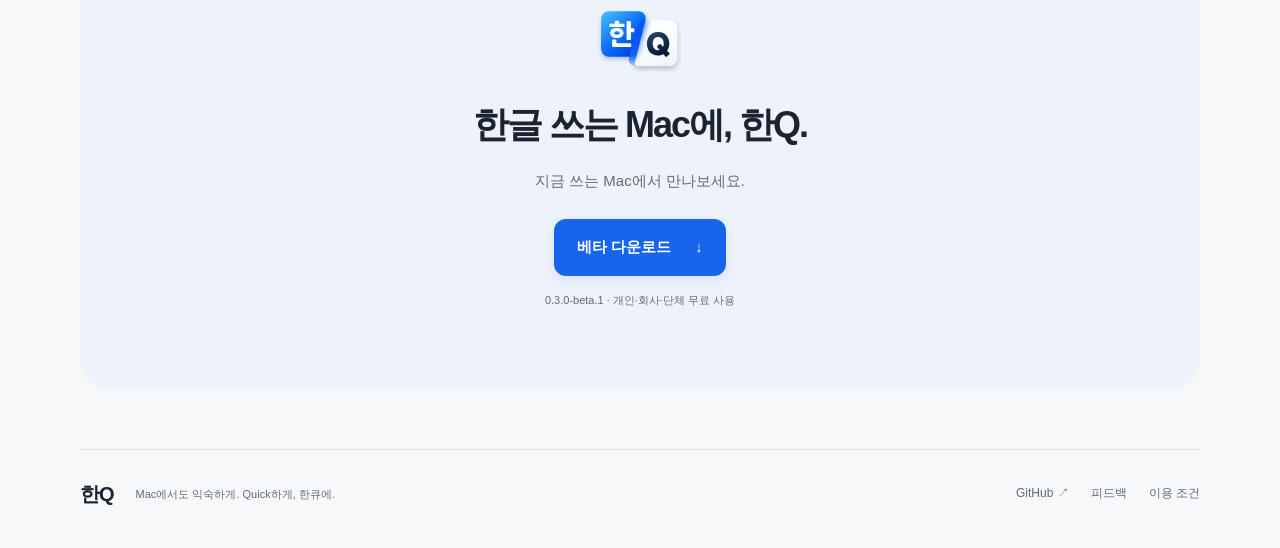
==== commit 7f72f8f4: "site: remove temporary 0.3.0 announcement section" ====
--- a/index.html
+++ b/index.html
@@ -55,7 +55,6 @@
     </div>
     <article class="playground"><div class="playground-copy"><p class="eyebrow">03 / 텍스트 변환</p><h3>다시 치지 말고,<br>한큐에 고치세요.</h3><p>영어로 잘못 친 글자, 흩어진 자모.<br>변환할 부분을 선택하고 우측 Option을 눌러보세요.</p><p class="fine">아래는 기능을 설명하는 예시 체험입니다.</p></div><div class="demo"><div class="demo-tabs" role="group" aria-label="변환 예시 선택"><button type="button" data-mode="english" aria-pressed="true">영타 → 한글</button><button type="button" data-mode="jamo" aria-pressed="false">자모 합치기</button></div><div class="demo-paper"><span class="paper-label">작성 중인 메모</span><p id="demo-text" aria-live="polite">오늘도 <mark>dkssud</mark>!</p><span id="demo-caption">영어로 잘못 친 부분을 선택했어요.</span></div><div class="demo-controls"><button class="demo-trigger" id="convert" type="button">우측 Option 누르기 <kbd>⌥</kbd></button><button class="reset" id="reset" type="button">다시 보기 ↺</button></div></div></article>
     <p class="feature-note">텍스트 변환과 한자 입력은 편집기의 접근성 지원 및 입력 상태에 따라 동작이 다를 수 있어요.</p>
-    <aside class="beta-note"><span class="beta-label">NEW IN 0.3.0</span><div><h3>자동 보정으로, 입력 흐름을 더 안정적으로.</h3><p>첫 자음이 분리되거나 한국어 입력 상태에서 영문이 나올 때 자동으로 보정해요. 전체 선택 후 한영 전환과 지연 중 이어서 누른 키의 처리도 개선했어요.</p><p>자동 보정은 편집기의 접근성 지원에 따라 동작이 달라요. Safari·VS Code의 알려진 제한은 릴리스 노트에서 확인해주세요.</p><a href="https://github.com/jungti1234/hanq/releases/tag/v0.3.0-beta.1">0.3.0 베타의 새 기능과 사용 조건 <span aria-hidden="true">↗</span></a></div></aside>
   </section>
   <section class="quiet-section"><div class="wrap quiet-inner"><div><p class="eyebrow">LESS SETUP, KEEP IT SIMPLE</p><h2>익숙함은 그대로.<br>편리함만 더하세요.</h2></div><div class="quiet-items"><div><span class="feature-icon"><svg viewBox="0 0 24 24" width="28" height="28" fill="none" stroke="currentColor" stroke-width="1.5" stroke-linecap="round" stroke-linejoin="round" aria-hidden="true" focusable="false"><rect x="2" y="5" width="20" height="14" rx="3"/><path d="M6 9h.01M10 9h.01M14 9h.01M18 9h.01M6 12h.01M10 12h.01M14 12h.01M18 12h.01M7 15h10"/></svg></span><div><h3>새 입력기를 추가할 필요 없이</h3><p>macOS 기본 한글 입력과 Apple 한자 후보창을 사용해요.</p></div></div><div><span class="feature-icon"><svg viewBox="0 0 24 24" width="28" height="28" fill="none" stroke="currentColor" stroke-width="1.5" stroke-linecap="round" stroke-linejoin="round" aria-hidden="true" focusable="false"><rect x="2" y="4" width="20" height="16" rx="3"/><path d="M2 9h20M15 6.5h.01M18 6.5h.01"/><path d="M6 6.5h3"/></svg></span><div><h3>메뉴바 한편에, 조용히</h3><p>Dock 아이콘 없이 메뉴바에 머물러요. 필요한 설정도 메뉴에서 바로 바꿀 수 있어요.</p></div></div><div><span class="feature-icon"><svg viewBox="0 0 24 24" width="28" height="28" fill="none" stroke="currentColor" stroke-width="1.5" stroke-linecap="round" stroke-linejoin="round" aria-hidden="true" focusable="false"><path d="M12 2.5 20 6v5c0 5-3.5 8.5-8 10.5C7.5 19.5 4 16 4 11V6l8-3.5Z"/><path d="m8.5 11.5 2.5 2.5 4.5-5"/></svg></span><div><h3>입력 내용은 수집하지 않아요</h3><p>작성한 글자와 클립보드 내용을 로그에 저장하거나 업데이트 확인 시 전송하지 않아요.</p></div></div></div></div></section>
   <section class="install wrap section" id="install"><div class="install-heading"><p class="eyebrow">READY WHEN YOU ARE</p><h2>시작도, 한큐에.</h2><p>Apple Silicon · macOS 13 이상</p></div><ol class="steps"><li><span class="step-number">01</span><h3>다운로드하고</h3><p>릴리스 페이지의 Assets에서 <code>.dmg</code> 파일을 내려받으세요.</p></li><li><span class="step-number">02</span><h3>응용 프로그램에 넣고</h3><p>DMG를 열고 <code>HanQ.app</code>을 Applications 폴더로 복사한 뒤 실행하세요.</p></li><li><span class="step-number">03</span><h3>손쉬운 사용을 허용하면</h3><p>시스템 설정 → 개인정보 보호 및 보안 → 손쉬운 사용에서 한Q를 허용하세요.</p></li></ol>
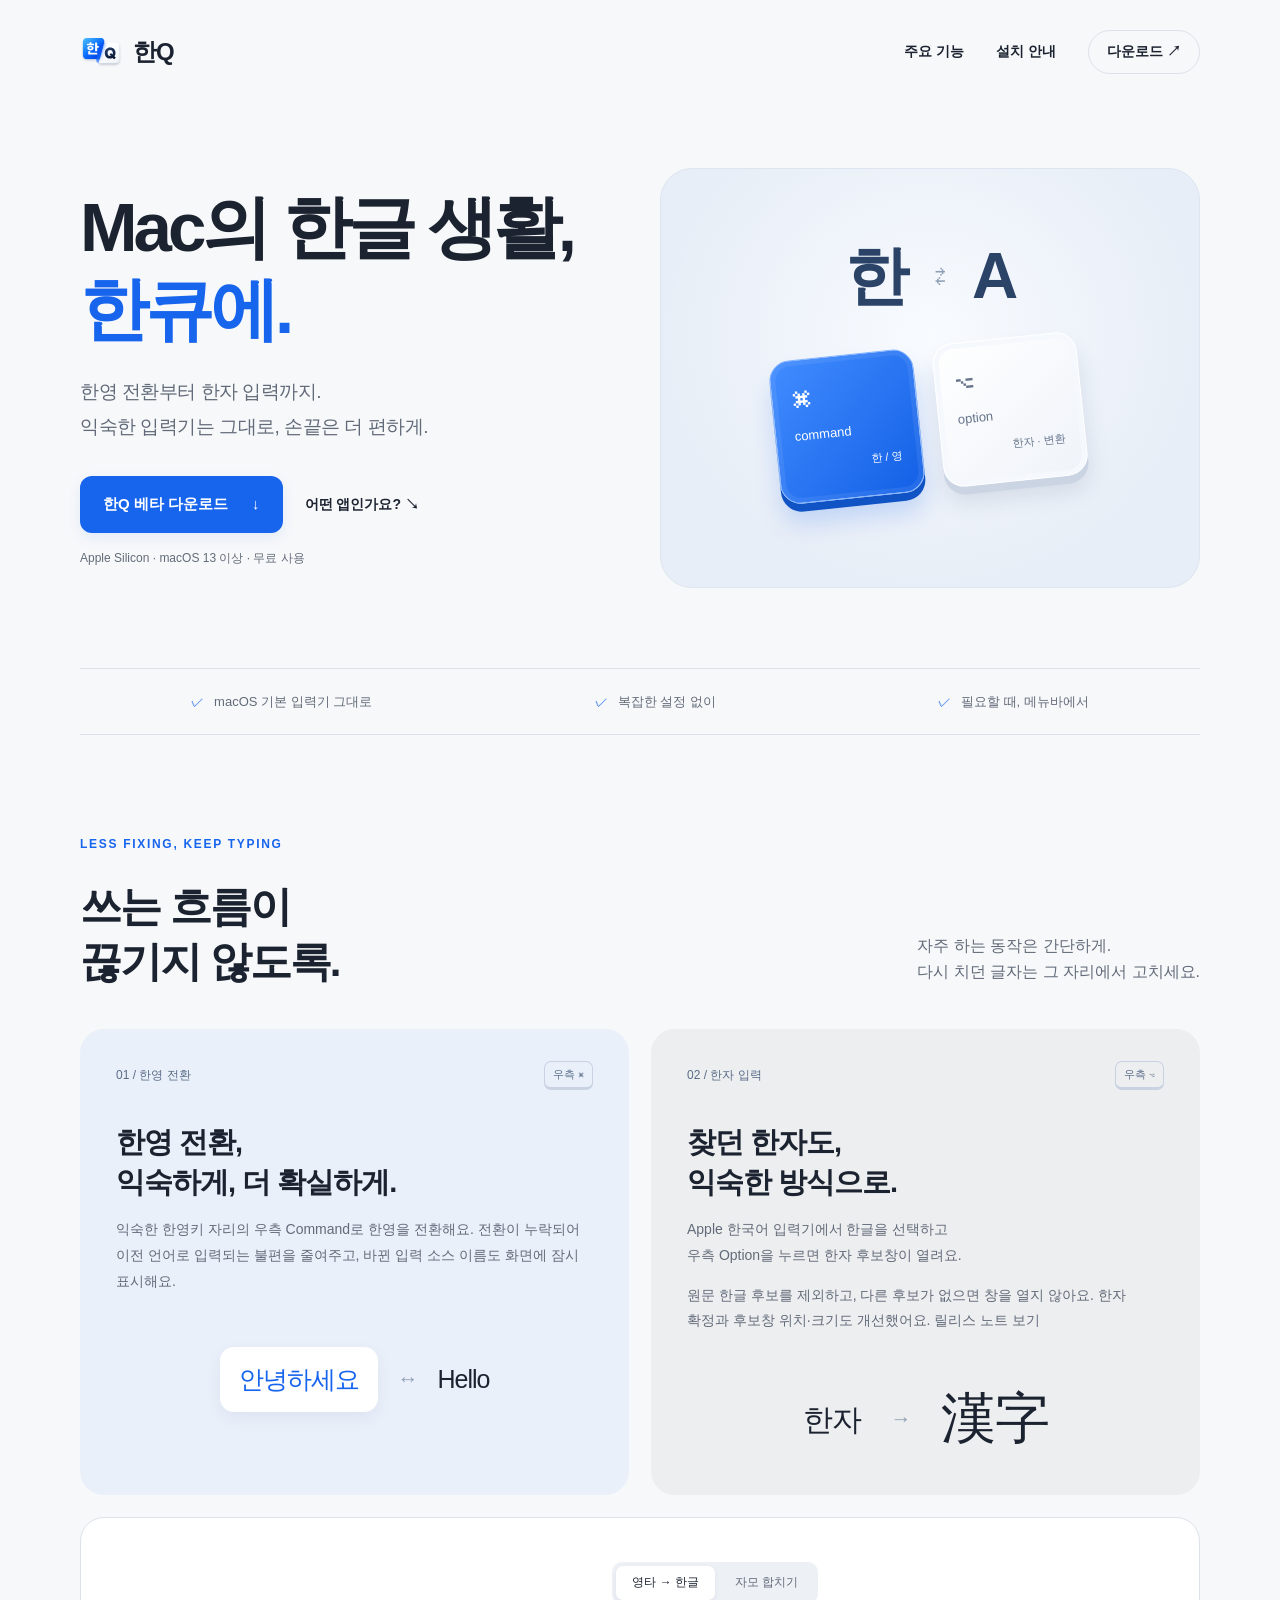
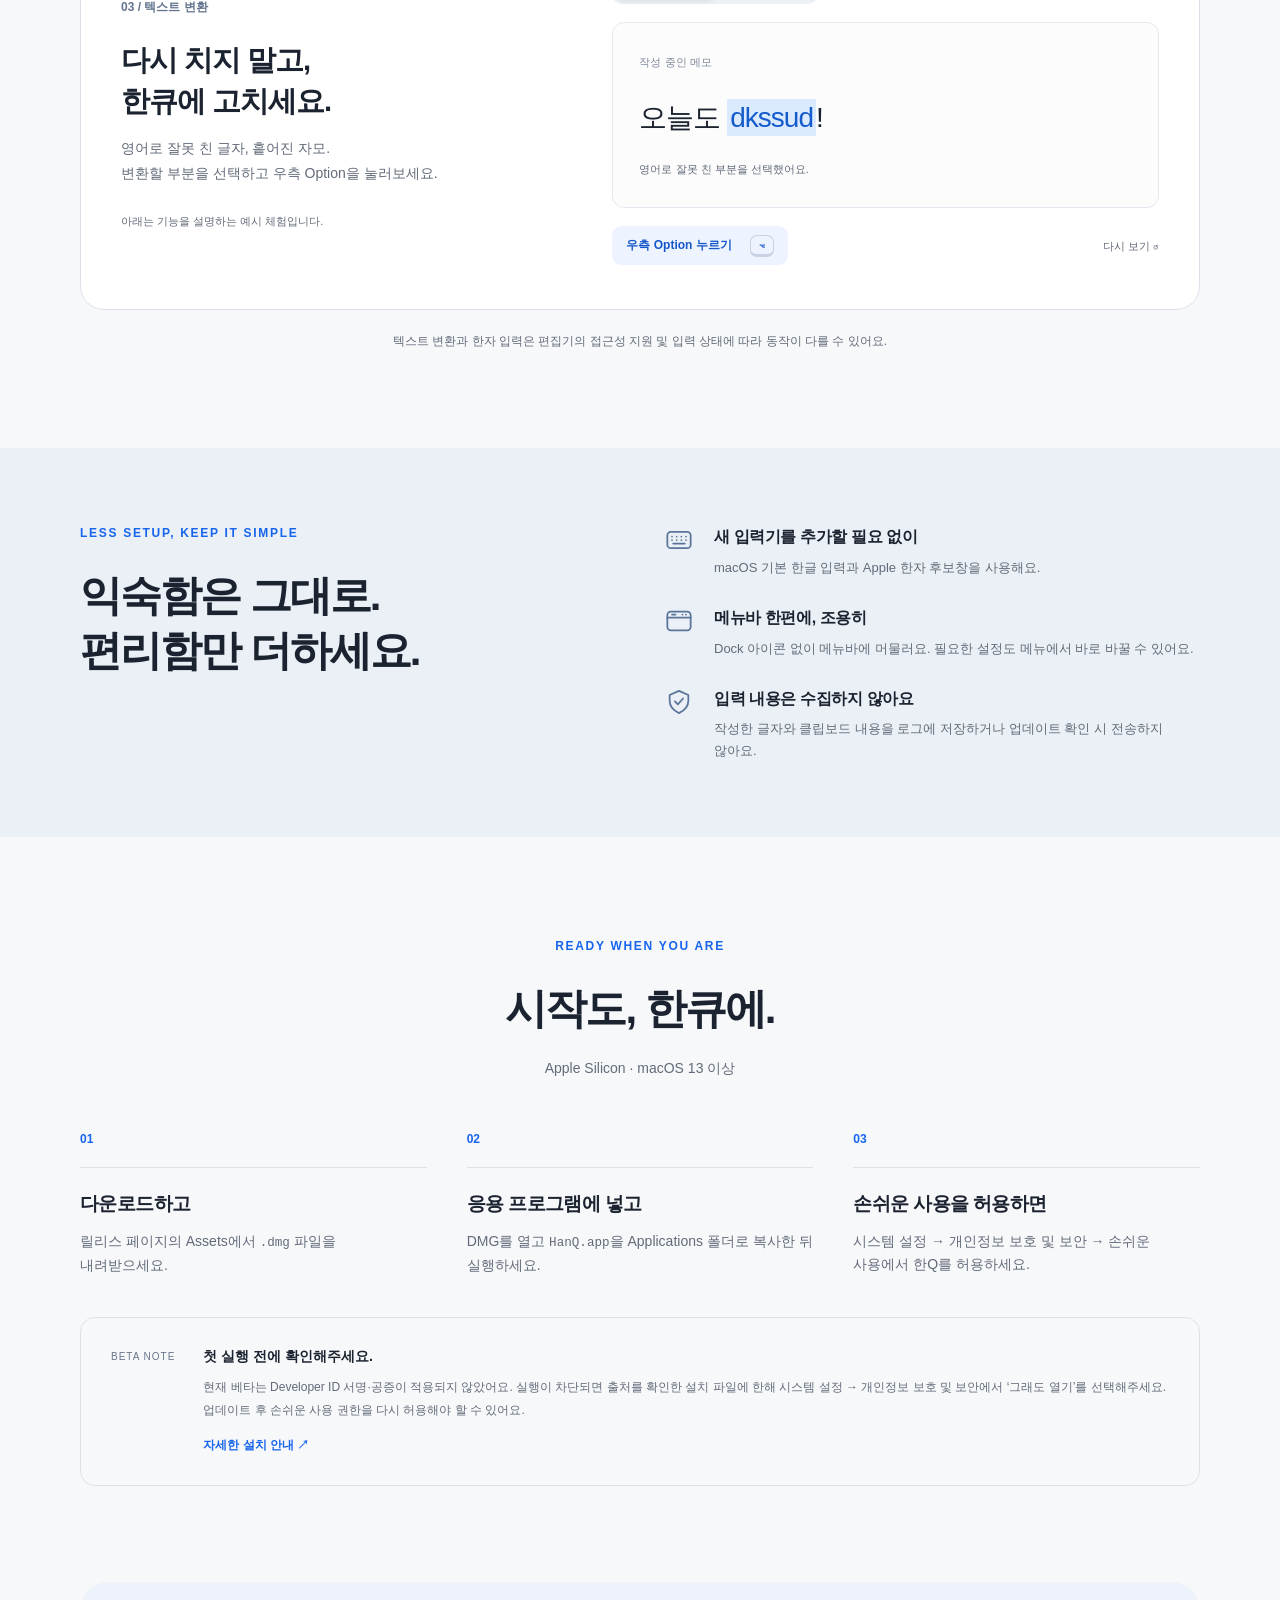
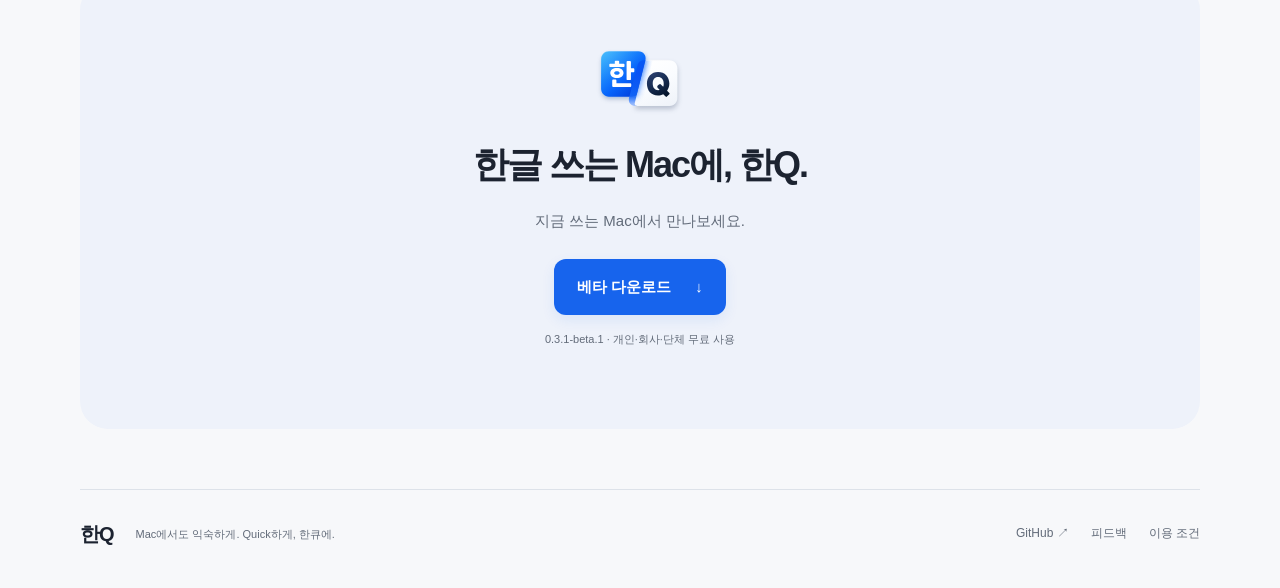
==== commit bd342f70: "release: serve 0.3.1 beta downloads and updates" ====
--- a/index.html
+++ b/index.html
@@ -31,14 +31,14 @@
 <a class="skip" href="#main">본문으로 이동</a>
 <header class="header wrap site-header">
   <a class="brand" href="#" aria-label="한Q 처음으로"><img src="assets/hanq-logo.svg" width="43" height="33" alt=""><span>한Q</span></a>
-  <nav aria-label="주 메뉴"><a href="#features">주요 기능</a><a href="#install">설치 안내</a><a class="nav-download" href="https://github.com/jungti1234/hanq/releases/tag/v0.3.0-beta.1">다운로드 <span aria-hidden="true">↗</span></a></nav>
+  <nav aria-label="주 메뉴"><a href="#features">주요 기능</a><a href="#install">설치 안내</a><a class="nav-download" href="https://github.com/jungti1234/hanq/releases/tag/v0.3.1-beta.1">다운로드 <span aria-hidden="true">↗</span></a></nav>
 </header>
 <main id="main">
   <section class="hero wrap">
     <div class="hero-copy">
       <h1>Mac의 한글 생활,<br><span>한큐에.</span></h1>
       <p class="lead">한영 전환부터 한자 입력까지.<br>익숙한 입력기는 그대로, 손끝은 더 편하게.</p>
-      <div class="actions"><a class="button primary" href="https://github.com/jungti1234/hanq/releases/tag/v0.3.0-beta.1">한Q 베타 다운로드 <span aria-hidden="true">↓</span></a><a class="text-link" href="#features">어떤 앱인가요? <span aria-hidden="true">↘</span></a></div>
+      <div class="actions"><a class="button primary" href="https://github.com/jungti1234/hanq/releases/tag/v0.3.1-beta.1">한Q 베타 다운로드 <span aria-hidden="true">↓</span></a><a class="text-link" href="#features">어떤 앱인가요? <span aria-hidden="true">↘</span></a></div>
       <p class="requirements">Apple Silicon · macOS 13 이상 · 무료 사용</p>
     </div>
     <div class="hero-art" aria-label="우측 Command로 한영 전환, 우측 Option으로 한자와 텍스트 변환">
@@ -51,7 +51,7 @@
     <div class="section-heading"><p class="eyebrow">LESS FIXING, KEEP TYPING</p><h2>쓰는 흐름이<br>끊기지 않도록.</h2><p>자주 하는 동작은 간단하게.<br>다시 치던 글자는 그 자리에서 고치세요.</p></div>
     <div class="feature-grid">
       <article class="feature switching"><div class="feature-label"><span>01 / 한영 전환</span><kbd>우측 ⌘</kbd></div><h3>한영 전환,<br>익숙하게, 더 확실하게.</h3><p>익숙한 한영키 자리의 우측 Command로 한영을 전환해요. 전환이 누락되어 이전 언어로 입력되는 불편을 줄여주고, 바뀐 입력 소스 이름도 화면에 잠시 표시해요.</p><div class="switch-demo" aria-hidden="true"><span>안녕하세요</span><span>↔</span><span>Hello</span></div></article>
-      <article class="feature hanja"><div class="feature-label"><span>02 / 한자 입력</span><kbd>우측 ⌥</kbd></div><h3>찾던 한자도,<br>익숙한 방식으로.</h3><p>Apple 한국어 입력기에서 한글을 선택하고<br>우측 Option을 누르면 한자 후보창이 열려요.</p><div class="hanja-demo" aria-hidden="true"><span>한자</span><span>→</span><strong>漢字</strong></div></article>
+      <article class="feature hanja"><div class="feature-label"><span>02 / 한자 입력</span><kbd>우측 ⌥</kbd></div><h3>찾던 한자도,<br>익숙한 방식으로.</h3><p>Apple 한국어 입력기에서 한글을 선택하고<br>우측 Option을 누르면 한자 후보창이 열려요.</p><p class="fine">원문 한글 후보를 제외하고, 다른 후보가 없으면 창을 열지 않아요. 한자 확정과 후보창 위치·크기도 개선했어요. <a href="release-notes/0.3.1-beta.1.html">릴리스 노트 보기</a></p><div class="hanja-demo" aria-hidden="true"><span>한자</span><span>→</span><strong>漢字</strong></div></article>
     </div>
     <article class="playground"><div class="playground-copy"><p class="eyebrow">03 / 텍스트 변환</p><h3>다시 치지 말고,<br>한큐에 고치세요.</h3><p>영어로 잘못 친 글자, 흩어진 자모.<br>변환할 부분을 선택하고 우측 Option을 눌러보세요.</p><p class="fine">아래는 기능을 설명하는 예시 체험입니다.</p></div><div class="demo"><div class="demo-tabs" role="group" aria-label="변환 예시 선택"><button type="button" data-mode="english" aria-pressed="true">영타 → 한글</button><button type="button" data-mode="jamo" aria-pressed="false">자모 합치기</button></div><div class="demo-paper"><span class="paper-label">작성 중인 메모</span><p id="demo-text" aria-live="polite">오늘도 <mark>dkssud</mark>!</p><span id="demo-caption">영어로 잘못 친 부분을 선택했어요.</span></div><div class="demo-controls"><button class="demo-trigger" id="convert" type="button">우측 Option 누르기 <kbd>⌥</kbd></button><button class="reset" id="reset" type="button">다시 보기 ↺</button></div></div></article>
     <p class="feature-note">텍스트 변환과 한자 입력은 편집기의 접근성 지원 및 입력 상태에 따라 동작이 다를 수 있어요.</p>
@@ -60,7 +60,7 @@
   <section class="install wrap section" id="install"><div class="install-heading"><p class="eyebrow">READY WHEN YOU ARE</p><h2>시작도, 한큐에.</h2><p>Apple Silicon · macOS 13 이상</p></div><ol class="steps"><li><span class="step-number">01</span><h3>다운로드하고</h3><p>릴리스 페이지의 Assets에서 <code>.dmg</code> 파일을 내려받으세요.</p></li><li><span class="step-number">02</span><h3>응용 프로그램에 넣고</h3><p>DMG를 열고 <code>HanQ.app</code>을 Applications 폴더로 복사한 뒤 실행하세요.</p></li><li><span class="step-number">03</span><h3>손쉬운 사용을 허용하면</h3><p>시스템 설정 → 개인정보 보호 및 보안 → 손쉬운 사용에서 한Q를 허용하세요.</p></li></ol>
     <aside class="beta-note"><span class="beta-label">BETA NOTE</span><div><h3>첫 실행 전에 확인해주세요.</h3><p>현재 베타는 Developer ID 서명·공증이 적용되지 않았어요. 실행이 차단되면 출처를 확인한 설치 파일에 한해 시스템 설정 → 개인정보 보호 및 보안에서 ‘그래도 열기’를 선택해주세요. 업데이트 후 손쉬운 사용 권한을 다시 허용해야 할 수 있어요.</p><a href="https://github.com/jungti1234/hanq#시작하기">자세한 설치 안내 <span aria-hidden="true">↗</span></a></div></aside>
   </section>
-  <section class="closing wrap"><img src="assets/hanq-logo.svg" alt="" width="90" height="69"><h2>한글 쓰는 Mac에, 한Q.</h2><p>지금 쓰는 Mac에서 만나보세요.</p><a class="button primary" href="https://github.com/jungti1234/hanq/releases/tag/v0.3.0-beta.1">베타 다운로드 <span aria-hidden="true">↓</span></a><span class="release-label">0.3.0-beta.1 · 개인·회사·단체 무료 사용</span></section>
+  <section class="closing wrap"><img src="assets/hanq-logo.svg" alt="" width="90" height="69"><h2>한글 쓰는 Mac에, 한Q.</h2><p>지금 쓰는 Mac에서 만나보세요.</p><a class="button primary" href="https://github.com/jungti1234/hanq/releases/tag/v0.3.1-beta.1">베타 다운로드 <span aria-hidden="true">↓</span></a><span class="release-label">0.3.1-beta.1 · 개인·회사·단체 무료 사용</span></section>
 </main>
 <footer class="footer wrap"><a class="brand" href="#">한Q <span>Mac에서도 익숙하게. Quick하게, 한큐에.</span></a><div><a href="https://github.com/jungti1234/hanq">GitHub ↗</a><a href="https://docs.google.com/forms/d/e/1FAIpQLSd3EFa87qLHv1aYG0STEYZSD_RAjnAQAhTeQgSe3d-IEiNYyA/viewform" target="_blank" rel="noopener noreferrer" aria-label="피드백 (새 탭에서 열기)">피드백</a><a href="terms.html">이용 조건</a></div></footer>
 </body>
